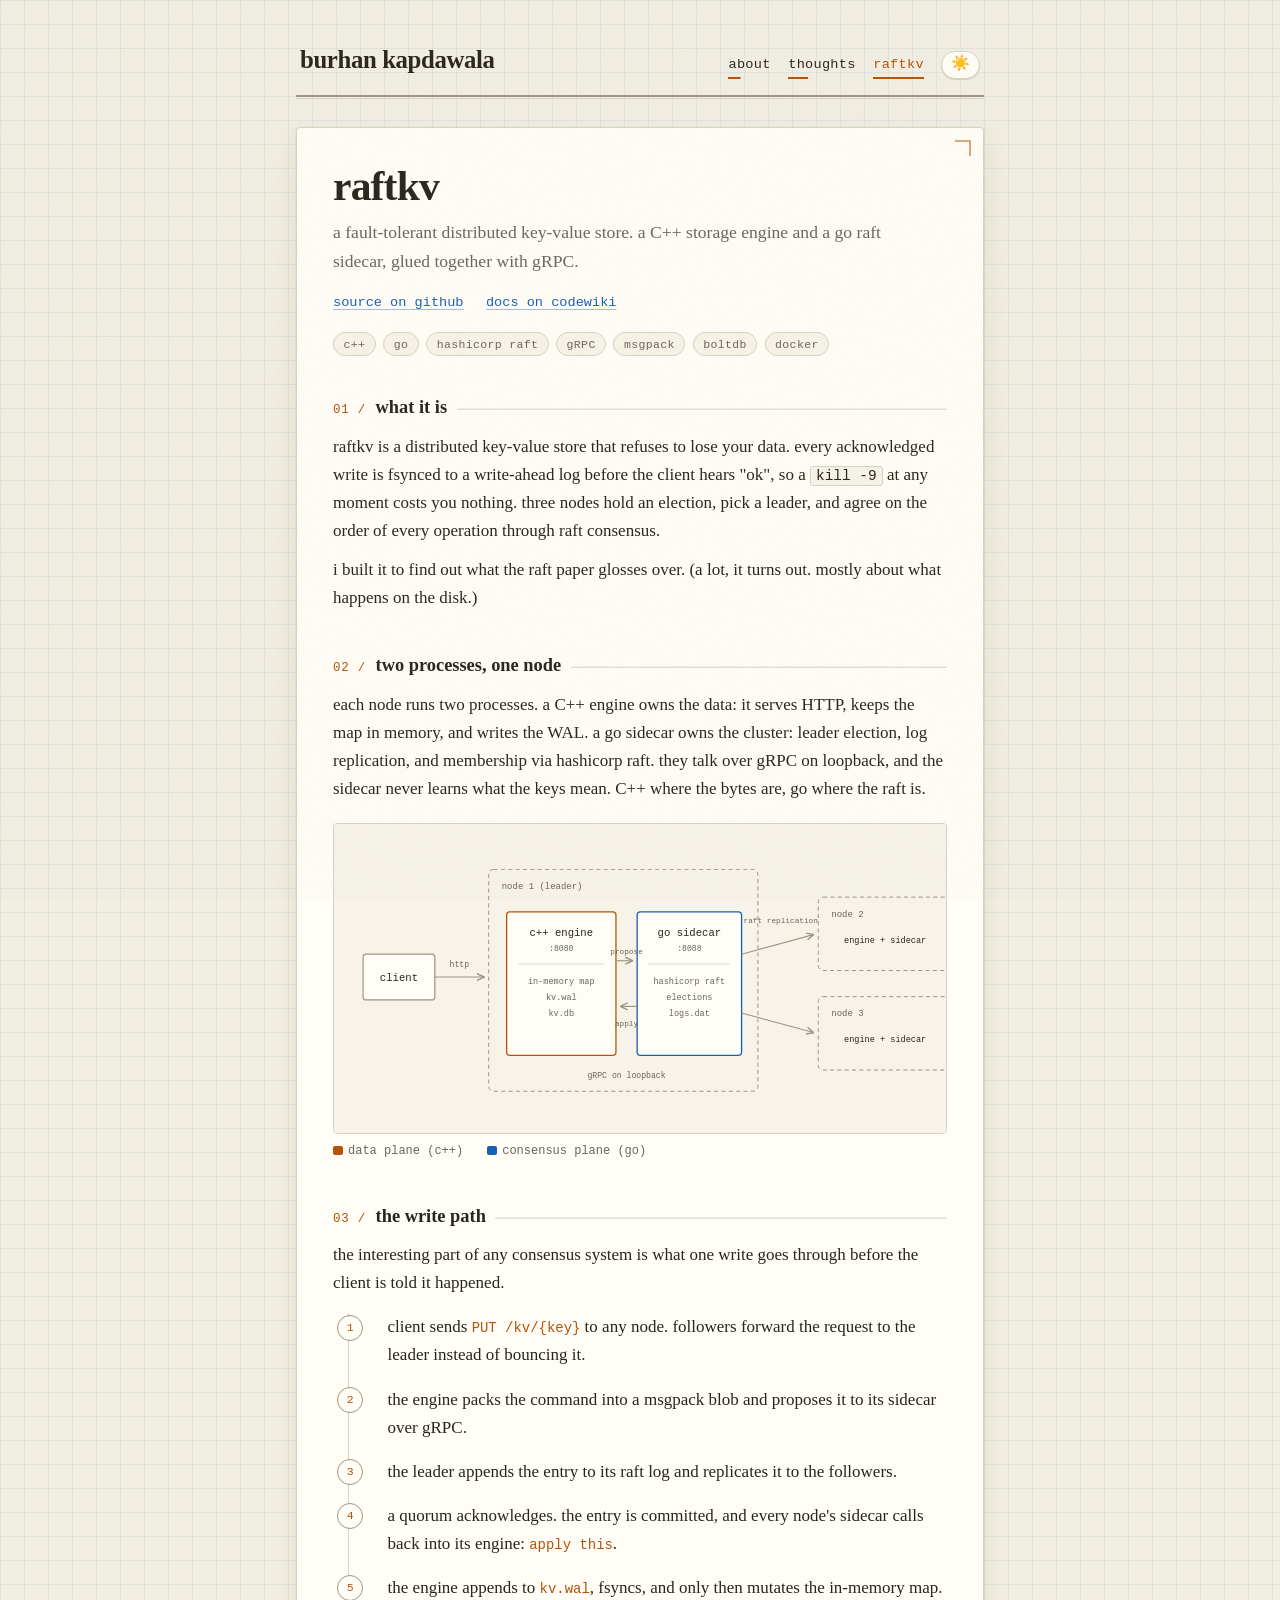
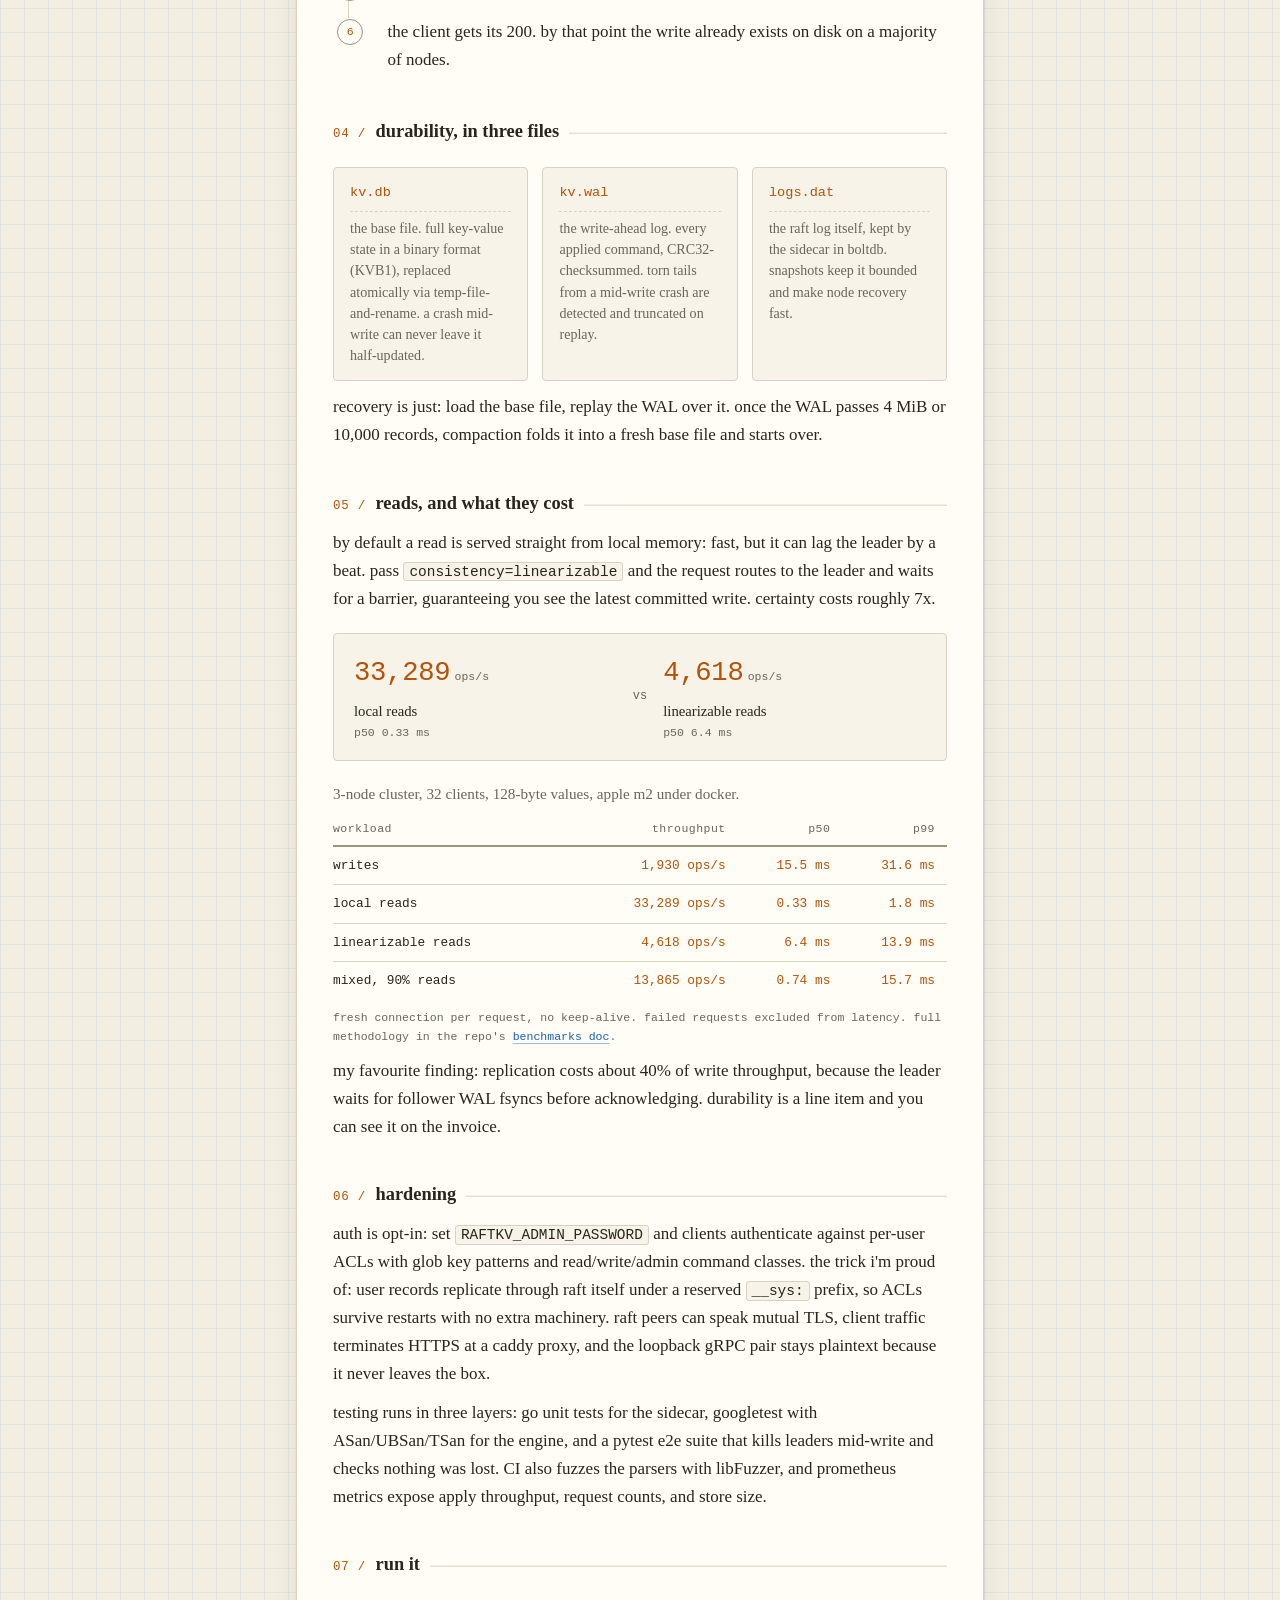
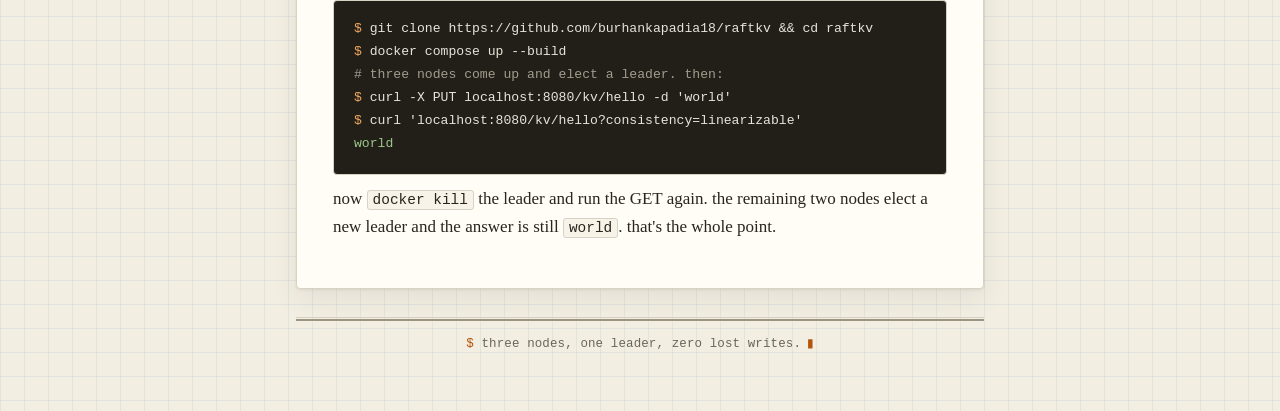
==== raftkv.html @ 4b63f47f "raftkv page added" ====
<!DOCTYPE html>
<html lang="en" data-theme="light">
<head>
  <meta charset="UTF-8">
  <meta name="viewport" content="width=device-width, initial-scale=1">
  <title>raftkv | burhan's website</title>
  <meta name="description" content="raftkv: a fault-tolerant distributed key-value store. C++ storage engine, Go raft sidecar, gRPC in between. architecture, write path, durability, and real benchmarks.">
  <style>
    :root {
      --color-bg: #f2eee2;
      --color-paper: #fffdf6;
      --color-text: #29251c;
      --color-muted: #6b655c;
      --color-border: #d8d2c4;
      --color-rule: #9d9482;
      --color-link: #1a5fb4;
      --color-accent: #b45309;
      --color-inset: #f7f3e8;
      --color-term-bg: #211f18;
      --color-term-text: #e8e4da;
      --color-term-muted: #a39c8e;
      --grid-line: rgba(26, 95, 180, 0.07);
      --grain-opacity: 0.05;
      --shadow-paper: 0 1px 3px rgba(42, 39, 35, 0.08), 0 10px 28px rgba(42, 39, 35, 0.07);
      --font-mono: ui-monospace, 'SF Mono', Menlo, Consolas, monospace;
      --duration-spin: 600ms;
      --ease-out-expo: cubic-bezier(0.16, 1, 0.3, 1);
    }

    [data-theme="dark"] {
      --color-bg: #191813;
      --color-paper: #26241d;
      --color-text: #e8e4da;
      --color-muted: #a39c8e;
      --color-border: #3b382f;
      --color-rule: #5b564a;
      --color-link: #7cb2f0;
      --color-accent: #f0a860;
      --color-inset: #211f18;
      --color-term-bg: #1b1a14;
      --color-term-text: #e8e4da;
      --color-term-muted: #a39c8e;
      --grid-line: rgba(124, 178, 240, 0.055);
      --grain-opacity: 0.06;
      --shadow-paper: 0 1px 3px rgba(0, 0, 0, 0.4), 0 10px 28px rgba(0, 0, 0, 0.35);
    }

    * {
      box-sizing: border-box;
    }

    html {
      background: var(--color-bg);
    }

    body {
      margin: 0;
      font-family: Charter, Georgia, 'Times New Roman', serif;
      font-size: 1.0625rem;
      line-height: 1.65;
      color: var(--color-text);
      background-color: var(--color-bg);
      background-image:
        linear-gradient(var(--grid-line) 1px, transparent 1px),
        linear-gradient(90deg, var(--grid-line) 1px, transparent 1px);
      background-size: 24px 24px;
      transition: background-color 200ms ease, color 200ms ease;
    }

    /* paper grain over everything, never intercepts input */
    body::after {
      content: '';
      position: fixed;
      inset: 0;
      z-index: 10;
      pointer-events: none;
      background-image: url("data:image/svg+xml,%3Csvg xmlns='http://www.w3.org/2000/svg' width='140' height='140'%3E%3Cfilter id='n'%3E%3CfeTurbulence type='fractalNoise' baseFrequency='0.85' numOctaves='2'/%3E%3C/filter%3E%3Crect width='140' height='140' filter='url(%23n)'/%3E%3C/svg%3E");
      background-size: 140px 140px;
      opacity: var(--grain-opacity);
    }

    [data-theme="dark"] body::after {
      filter: invert(1);
    }

    ::selection {
      background: color-mix(in srgb, var(--color-accent) 28%, transparent);
    }

    :focus-visible {
      outline: 2px solid var(--color-accent);
      outline-offset: 3px;
      border-radius: 2px;
    }

    .container {
      max-width: 46rem;
      margin: 0 auto;
      padding: clamp(1rem, 4vw, 2.5rem) clamp(0.75rem, 3vw, 1.5rem);
    }

    .header {
      display: flex;
      align-items: baseline;
      justify-content: space-between;
      flex-wrap: wrap;
      gap: 0.5rem 1rem;
      padding: 0 0.25rem;
    }

    .name {
      font-size: 1.55rem;
      font-weight: bold;
      letter-spacing: -0.015em;
      display: inline-block;
    }

    .name a {
      color: var(--color-text);
      text-decoration: none;
    }

    .name a:hover {
      color: var(--color-accent);
    }

    nav {
      display: flex;
      align-items: baseline;
      gap: 1.1rem;
    }

    nav a {
      position: relative;
      font-family: var(--font-mono);
      font-size: 0.85rem;
      letter-spacing: 0.02em;
      color: var(--color-text);
      text-decoration: none;
      padding-bottom: 3px;
      transition: color 150ms ease;
    }

    nav a::after {
      content: '';
      position: absolute;
      left: 0;
      right: 0;
      bottom: 0;
      height: 2px;
      background: var(--color-accent);
      transform: scaleX(0.3);
      transform-origin: left;
      transition: transform 300ms var(--ease-out-expo);
    }

    nav a:hover,
    nav a:focus-visible {
      color: var(--color-accent);
    }

    nav a:hover::after,
    nav a:focus-visible::after,
    nav a[aria-current="page"]::after {
      transform: scaleX(1);
    }

    nav a[aria-current="page"] {
      color: var(--color-accent);
    }

    #toggleTheme {
      font-family: var(--font-mono);
      font-size: 0.95rem;
      background: var(--color-paper);
      color: var(--color-text);
      border: 1px solid var(--color-border);
      border-radius: 999px;
      padding: 0.15rem 0.55rem;
      cursor: pointer;
      line-height: 1.4;
      box-shadow: 0 1px 0 var(--color-border);
      transition: transform 150ms ease, box-shadow 150ms ease;
    }

    #toggleTheme:hover {
      transform: translateY(-1px);
    }

    #toggleTheme:active {
      transform: translateY(0) scale(0.94);
      box-shadow: none;
    }

    .header-rule {
      border: none;
      height: 4px;
      border-top: 2px solid var(--color-rule);
      border-bottom: 1px solid var(--color-border);
      margin: 0.9rem 0 1.75rem;
    }

    .paper {
      position: relative;
      background: var(--color-paper);
      border: 1px solid var(--color-border);
      border-radius: 4px;
      box-shadow: var(--shadow-paper);
      padding: clamp(1.25rem, 4vw, 2.25rem);
      transition: background 200ms ease, border-color 200ms ease;
    }

    .paper::before {
      content: '';
      position: absolute;
      inset: 0;
      z-index: -1;
      background: var(--color-paper);
      border: 1px solid var(--color-border);
      border-radius: 4px;
      transform: rotate(-0.7deg) translate(-6px, 7px);
      opacity: 0.65;
    }

    .paper::after {
      content: '';
      position: absolute;
      top: 12px;
      right: 12px;
      width: 14px;
      height: 14px;
      border-top: 2px solid var(--color-accent);
      border-right: 2px solid var(--color-accent);
      opacity: 0.5;
    }

    /* ---- title block ---- */

    .title-block {
      margin-bottom: 2.25rem;
    }

    h1 {
      font-size: clamp(2rem, 6vw, 2.6rem);
      letter-spacing: -0.02em;
      line-height: 1.1;
      margin: 0 0 0.5rem;
    }

    .subtitle {
      font-size: 1.1rem;
      color: var(--color-muted);
      margin: 0 0 1rem;
      max-width: 36rem;
    }

    .title-links {
      font-family: var(--font-mono);
      font-size: 0.85rem;
      display: flex;
      flex-wrap: wrap;
      gap: 0.4rem 1.4rem;
      margin-bottom: 1.1rem;
    }

    .tags {
      display: flex;
      flex-wrap: wrap;
      gap: 0.45rem;
    }

    .tags span {
      font-family: var(--font-mono);
      font-size: 0.72rem;
      letter-spacing: 0.03em;
      color: var(--color-muted);
      border: 1px solid var(--color-border);
      border-radius: 999px;
      padding: 0.1rem 0.6rem;
      background: var(--color-inset);
    }

    /* ---- sections ---- */

    main {
      counter-reset: sec;
    }

    section {
      counter-increment: sec;
    }

    h2 {
      display: flex;
      align-items: baseline;
      gap: 0.6rem;
      font-size: 1.15rem;
      margin: 2.4rem 0 0.65rem;
      color: var(--color-text);
    }

    h2::before {
      content: counter(sec, decimal-leading-zero) ' /';
      content: counter(sec, decimal-leading-zero) ' /' / '';
      font-family: var(--font-mono);
      font-size: 0.78rem;
      font-weight: normal;
      letter-spacing: 0.06em;
      color: var(--color-accent);
    }

    h2::after {
      content: '';
      flex: 1;
      height: 1px;
      background: var(--color-border);
      transform: translateY(-0.18em);
    }

    section:first-of-type h2 {
      margin-top: 0;
    }

    p {
      margin: 0.65rem 0;
    }

    a {
      color: var(--color-link);
      text-decoration-color: color-mix(in srgb, var(--color-link) 40%, transparent);
      text-decoration-thickness: 1px;
      text-underline-offset: 3px;
      transition: color 150ms ease, text-decoration-color 150ms ease;
    }

    a:hover,
    a:focus-visible {
      color: var(--color-accent);
      text-decoration-color: currentColor;
      text-decoration-thickness: 2px;
    }

    code {
      font-family: var(--font-mono);
      font-size: 0.85em;
      background: var(--color-inset);
      border: 1px solid var(--color-border);
      border-radius: 3px;
      padding: 0.05em 0.35em;
    }

    /* ---- architecture diagram ---- */

    .diagram-scroll {
      overflow-x: auto;
      margin: 1.25rem 0 0.5rem;
      border: 1px solid var(--color-border);
      border-radius: 4px;
      background: var(--color-inset);
      padding: 1rem;
    }

    .diagram-scroll svg {
      display: block;
      min-width: 620px;
      width: 100%;
      height: auto;
    }

    .diagram-legend {
      display: flex;
      flex-wrap: wrap;
      gap: 0.4rem 1.5rem;
      font-family: var(--font-mono);
      font-size: 0.75rem;
      color: var(--color-muted);
      margin-bottom: 0.5rem;
    }

    .diagram-legend i {
      display: inline-block;
      width: 0.8em;
      height: 0.8em;
      border-radius: 2px;
      margin-right: 0.45em;
      vertical-align: baseline;
      transform: translateY(1px);
    }

    .swatch-engine {
      background: var(--color-accent);
    }

    .swatch-sidecar {
      background: var(--color-link);
    }

    /* ---- write path steps ---- */

    .steps {
      list-style: none;
      counter-reset: step;
      margin: 1rem 0 0;
      padding: 0 0 0 0.25rem;
    }

    .steps li {
      counter-increment: step;
      position: relative;
      padding: 0 0 1rem 2.4rem;
      border-left: 1px solid var(--color-border);
      margin-left: 0.7rem;
    }

    .steps li:last-child {
      padding-bottom: 0.25rem;
      border-left-color: transparent;
    }

    .steps li::before {
      content: counter(step);
      content: counter(step) / '';
      position: absolute;
      left: -0.75rem;
      top: 0.1em;
      width: 1.5rem;
      height: 1.5rem;
      display: flex;
      align-items: center;
      justify-content: center;
      font-family: var(--font-mono);
      font-size: 0.72rem;
      color: var(--color-accent);
      background: var(--color-paper);
      border: 1px solid var(--color-rule);
      border-radius: 50%;
    }

    .steps b {
      font-family: var(--font-mono);
      font-size: 0.82em;
      font-weight: normal;
      color: var(--color-accent);
    }

    /* ---- durability file cards ---- */

    .files {
      display: grid;
      grid-template-columns: repeat(3, 1fr);
      gap: 0.9rem;
      margin: 1.25rem 0 0.75rem;
    }

    .files article {
      border: 1px solid var(--color-border);
      border-radius: 4px;
      background: var(--color-inset);
      padding: 0.9rem 1rem;
    }

    .files h3 {
      font-family: var(--font-mono);
      font-size: 0.85rem;
      font-weight: normal;
      color: var(--color-accent);
      margin: 0 0 0.4rem;
      padding-bottom: 0.4rem;
      border-bottom: 1px dashed var(--color-border);
    }

    .files p {
      font-size: 0.88rem;
      line-height: 1.5;
      color: var(--color-muted);
      margin: 0;
    }

    /* ---- read cost stat panel ---- */

    .stats {
      display: grid;
      grid-template-columns: 1fr auto 1fr;
      align-items: center;
      gap: 1rem;
      margin: 1.25rem 0;
      border: 1px solid var(--color-border);
      border-radius: 4px;
      background: var(--color-inset);
      padding: 1.1rem 1.25rem;
    }

    .stats .vs {
      font-family: var(--font-mono);
      font-size: 0.75rem;
      color: var(--color-muted);
    }

    .stat .num {
      font-family: var(--font-mono);
      font-size: clamp(1.25rem, 4vw, 1.7rem);
      color: var(--color-accent);
      letter-spacing: -0.01em;
    }

    .stat .unit {
      font-family: var(--font-mono);
      font-size: 0.72rem;
      color: var(--color-muted);
    }

    .stat .label {
      font-size: 0.92rem;
      margin-top: 0.15rem;
    }

    .stat .sub {
      font-family: var(--font-mono);
      font-size: 0.72rem;
      color: var(--color-muted);
    }

    /* ---- benchmark table ---- */

    .table-scroll {
      overflow-x: auto;
      margin: 1rem 0 0.35rem;
    }

    table {
      width: 100%;
      min-width: 480px;
      border-collapse: collapse;
      font-family: var(--font-mono);
      font-size: 0.8rem;
    }

    caption {
      caption-side: top;
      text-align: left;
      font-family: Charter, Georgia, serif;
      font-size: 0.95rem;
      color: var(--color-muted);
      padding-bottom: 0.5rem;
    }

    th {
      text-align: left;
      font-weight: normal;
      color: var(--color-muted);
      letter-spacing: 0.04em;
      font-size: 0.72rem;
      padding: 0.35rem 0.75rem 0.45rem 0;
      border-bottom: 2px solid var(--color-rule);
    }

    td {
      padding: 0.5rem 0.75rem 0.5rem 0;
      border-bottom: 1px solid var(--color-border);
    }

    tr:last-child td {
      border-bottom: none;
    }

    th.num, td.num {
      text-align: right;
    }

    td.num {
      color: var(--color-accent);
    }

    .note {
      font-family: var(--font-mono);
      font-size: 0.72rem;
      color: var(--color-muted);
      margin-top: 0.6rem;
    }

    /* ---- terminal ---- */

    .terminal {
      background: var(--color-term-bg);
      border: 1px solid var(--color-border);
      border-radius: 4px;
      padding: 1.1rem 1.25rem;
      margin: 1.25rem 0 0.5rem;
      overflow-x: auto;
    }

    .terminal pre {
      margin: 0;
      font-family: var(--font-mono);
      font-size: 0.82rem;
      line-height: 1.75;
      color: var(--color-term-text);
    }

    .terminal .prompt {
      color: #f0a860;
    }

    .terminal .comment {
      color: var(--color-term-muted);
    }

    .terminal .out {
      color: #9dc98a;
    }

    /* ---- footer ---- */

    .footer-rule {
      border: none;
      height: 4px;
      border-top: 1px solid var(--color-border);
      border-bottom: 2px solid var(--color-rule);
      margin: 1.75rem 0 0.85rem;
    }

    footer {
      text-align: center;
      font-family: var(--font-mono);
      font-size: 0.78rem;
      letter-spacing: 0.01em;
      color: var(--color-muted);
      padding-bottom: 1rem;
    }

    footer::before {
      content: '$ ';
      content: '$ ' / '';
      color: var(--color-accent);
    }

    footer::after {
      content: '▮';
      content: '▮' / '';
      margin-left: 0.35rem;
      color: var(--color-accent);
    }

    /* ---- motion ---- */

    @media (prefers-reduced-motion: no-preference) {
      @keyframes rise {
        from {
          opacity: 0;
          transform: translateY(14px);
        }
      }

      @keyframes fade-in {
        from {
          opacity: 0;
        }
      }

      @keyframes blink {
        50% {
          opacity: 0;
        }
      }

      header {
        animation: rise 550ms var(--ease-out-expo) backwards;
      }

      .paper {
        animation: rise 550ms var(--ease-out-expo) 90ms backwards;
      }

      .title-block {
        animation: fade-in 500ms ease 200ms backwards;
      }

      .reveal {
        opacity: 0;
        transform: translateY(12px);
        transition: opacity 550ms ease, transform 550ms var(--ease-out-expo);
      }

      .reveal.in {
        opacity: 1;
        transform: none;
      }

      .footer-rule,
      footer {
        animation: fade-in 500ms ease 400ms backwards;
      }

      footer::after {
        animation: blink 1.1s steps(1) infinite;
      }
    }

    @media (prefers-reduced-motion: reduce) {
      #toggleTheme,
      body,
      .paper,
      nav a,
      nav a::after,
      a {
        transition: none;
      }
    }

    /* ---- mobile collapse ---- */

    @media (max-width: 767px) {
      .files {
        grid-template-columns: 1fr;
      }

      .stats {
        grid-template-columns: 1fr;
        gap: 0.75rem;
      }

      .stats .vs {
        text-align: left;
      }
    }
  </style>
</head>

<body>
  <div class="container">
    <header>
      <div class="header">
        <div class="name"><a href="index.html">burhan kapdawala</a></div>
        <nav aria-label="Main navigation">
          <a href="index.html">about</a>
          <a href="thoughts.html">thoughts</a>
          <a href="raftkv.html" aria-current="page">raftkv</a>
          <button id="toggleTheme" aria-label="Toggle color theme">☀️</button>
        </nav>
      </div>
      <hr class="header-rule">
    </header>

    <main class="paper">
      <div class="title-block">
        <h1>raftkv</h1>
        <p class="subtitle">
          a fault-tolerant distributed key-value store. a C++ storage engine
          and a go raft sidecar, glued together with gRPC.
        </p>
        <div class="title-links">
          <a href="https://github.com/burhankapadia18/raftkv">source on github</a>
          <a href="https://codewiki.google/github.com/burhankapadia18/raftkv">docs on codewiki</a>
        </div>
        <div class="tags" aria-label="Technologies used">
          <span>c++</span>
          <span>go</span>
          <span>hashicorp raft</span>
          <span>gRPC</span>
          <span>msgpack</span>
          <span>boltdb</span>
          <span>docker</span>
        </div>
      </div>

      <section aria-labelledby="what-heading">
        <h2 id="what-heading">what it is</h2>
        <p>
          raftkv is a distributed key-value store that refuses to lose your
          data. every acknowledged write is fsynced to a write-ahead log
          before the client hears "ok", so a <code>kill -9</code> at any
          moment costs you nothing. three nodes hold an election, pick a
          leader, and agree on the order of every operation through raft
          consensus.
        </p>
        <p>
          i built it to find out what the raft paper glosses over. (a lot,
          it turns out. mostly about what happens on the disk.)
        </p>
      </section>

      <section class="reveal" aria-labelledby="arch-heading">
        <h2 id="arch-heading">two processes, one node</h2>
        <p>
          each node runs two processes. a C++ engine owns the data: it serves
          HTTP, keeps the map in memory, and writes the WAL. a go sidecar owns
          the cluster: leader election, log replication, and membership via
          hashicorp raft. they talk over gRPC on loopback, and the sidecar
          never learns what the keys mean. C++ where the bytes are, go where
          the raft is.
        </p>
        <div class="diagram-scroll" role="img" aria-label="Architecture diagram: a client sends HTTP requests to the C++ engine on port 8080. The engine proposes commands over gRPC to the Go sidecar on port 8088, which replicates them via raft to node 2 and node 3. The sidecar calls back into the engine to apply committed entries.">
          <svg viewBox="0 0 760 340" xmlns="http://www.w3.org/2000/svg" aria-hidden="true">
            <defs>
              <marker id="arr" viewBox="0 0 8 8" refX="7" refY="4" markerWidth="7" markerHeight="7" orient="auto-start-reverse">
                <path d="M0,0.5 L7.5,4 L0,7.5" fill="none" stroke="var(--color-rule)" stroke-width="1.4"/>
              </marker>
            </defs>

            <g font-family="ui-monospace, 'SF Mono', Menlo, Consolas, monospace">
              <!-- client -->
              <rect x="16" y="140" width="88" height="56" rx="4" fill="var(--color-paper)" stroke="var(--color-rule)" stroke-width="1.5"/>
              <text x="60" y="173" font-size="13" fill="var(--color-text)" text-anchor="middle">client</text>

              <!-- client -> engine -->
              <line x1="104" y1="168" x2="164" y2="168" stroke="var(--color-rule)" stroke-width="1.4" marker-end="url(#arr)"/>
              <text x="134" y="156" font-size="10" fill="var(--color-muted)" text-anchor="middle">http</text>

              <!-- node 1 -->
              <rect x="170" y="36" width="330" height="272" rx="6" fill="none" stroke="var(--color-rule)" stroke-width="1.2" stroke-dasharray="5 4"/>
              <text x="186" y="60" font-size="11" fill="var(--color-muted)">node 1 (leader)</text>

              <!-- c++ engine -->
              <rect x="192" y="88" width="134" height="176" rx="4" fill="var(--color-paper)" stroke="var(--color-accent)" stroke-width="1.6"/>
              <text x="259" y="118" font-size="13" fill="var(--color-text)" text-anchor="middle">c++ engine</text>
              <text x="259" y="136" font-size="10" fill="var(--color-muted)" text-anchor="middle">:8080</text>
              <line x1="206" y1="152" x2="312" y2="152" stroke="var(--color-border)" stroke-width="1"/>
              <text x="259" y="176" font-size="10.5" fill="var(--color-muted)" text-anchor="middle">in-memory map</text>
              <text x="259" y="196" font-size="10.5" fill="var(--color-muted)" text-anchor="middle">kv.wal</text>
              <text x="259" y="216" font-size="10.5" fill="var(--color-muted)" text-anchor="middle">kv.db</text>

              <!-- go sidecar -->
              <rect x="352" y="88" width="128" height="176" rx="4" fill="var(--color-paper)" stroke="var(--color-link)" stroke-width="1.6"/>
              <text x="416" y="118" font-size="13" fill="var(--color-text)" text-anchor="middle">go sidecar</text>
              <text x="416" y="136" font-size="10" fill="var(--color-muted)" text-anchor="middle">:8088</text>
              <line x1="366" y1="152" x2="466" y2="152" stroke="var(--color-border)" stroke-width="1"/>
              <text x="416" y="176" font-size="10.5" fill="var(--color-muted)" text-anchor="middle">hashicorp raft</text>
              <text x="416" y="196" font-size="10.5" fill="var(--color-muted)" text-anchor="middle">elections</text>
              <text x="416" y="216" font-size="10.5" fill="var(--color-muted)" text-anchor="middle">logs.dat</text>

              <!-- gRPC arrows -->
              <line x1="326" y1="148" x2="346" y2="148" stroke="var(--color-rule)" stroke-width="1.4" marker-end="url(#arr)"/>
              <line x1="352" y1="204" x2="332" y2="204" stroke="var(--color-rule)" stroke-width="1.4" marker-end="url(#arr)"/>
              <text x="339" y="140" font-size="9.5" fill="var(--color-muted)" text-anchor="middle">propose</text>
              <text x="339" y="228" font-size="9.5" fill="var(--color-muted)" text-anchor="middle">apply</text>
              <text x="339" y="292" font-size="10" fill="var(--color-muted)" text-anchor="middle">gRPC on loopback</text>

              <!-- peers -->
              <rect x="574" y="70" width="164" height="90" rx="6" fill="none" stroke="var(--color-rule)" stroke-width="1.2" stroke-dasharray="5 4"/>
              <text x="590" y="94" font-size="11" fill="var(--color-muted)">node 2</text>
              <text x="656" y="126" font-size="10.5" fill="var(--color-text)" text-anchor="middle">engine + sidecar</text>

              <rect x="574" y="192" width="164" height="90" rx="6" fill="none" stroke="var(--color-rule)" stroke-width="1.2" stroke-dasharray="5 4"/>
              <text x="590" y="216" font-size="11" fill="var(--color-muted)">node 3</text>
              <text x="656" y="248" font-size="10.5" fill="var(--color-text)" text-anchor="middle">engine + sidecar</text>

              <!-- replication arrows -->
              <line x1="480" y1="140" x2="568" y2="116" stroke="var(--color-rule)" stroke-width="1.4" marker-end="url(#arr)"/>
              <line x1="480" y1="212" x2="568" y2="236" stroke="var(--color-rule)" stroke-width="1.4" marker-end="url(#arr)"/>
              <text x="528" y="102" font-size="9.5" fill="var(--color-muted)" text-anchor="middle">raft replication</text>
            </g>
          </svg>
        </div>
        <div class="diagram-legend">
          <span><i class="swatch-engine"></i>data plane (c++)</span>
          <span><i class="swatch-sidecar"></i>consensus plane (go)</span>
        </div>
      </section>

      <section class="reveal" aria-labelledby="write-heading">
        <h2 id="write-heading">the write path</h2>
        <p>
          the interesting part of any consensus system is what one write goes
          through before the client is told it happened.
        </p>
        <ol class="steps">
          <li>
            client sends <b>PUT /kv/{key}</b> to any node. followers forward
            the request to the leader instead of bouncing it.
          </li>
          <li>
            the engine packs the command into a msgpack blob and proposes it
            to its sidecar over gRPC.
          </li>
          <li>
            the leader appends the entry to its raft log and replicates it to
            the followers.
          </li>
          <li>
            a quorum acknowledges. the entry is committed, and every node's
            sidecar calls back into its engine: <b>apply this</b>.
          </li>
          <li>
            the engine appends to <b>kv.wal</b>, fsyncs, and only then
            mutates the in-memory map.
          </li>
          <li>
            the client gets its 200. by that point the write already exists
            on disk on a majority of nodes.
          </li>
        </ol>
      </section>

      <section class="reveal" aria-labelledby="durability-heading">
        <h2 id="durability-heading">durability, in three files</h2>
        <div class="files">
          <article>
            <h3>kv.db</h3>
            <p>
              the base file. full key-value state in a binary format (KVB1),
              replaced atomically via temp-file-and-rename. a crash mid-write
              can never leave it half-updated.
            </p>
          </article>
          <article>
            <h3>kv.wal</h3>
            <p>
              the write-ahead log. every applied command, CRC32-checksummed.
              torn tails from a mid-write crash are detected and truncated on
              replay.
            </p>
          </article>
          <article>
            <h3>logs.dat</h3>
            <p>
              the raft log itself, kept by the sidecar in boltdb. snapshots
              keep it bounded and make node recovery fast.
            </p>
          </article>
        </div>
        <p>
          recovery is just: load the base file, replay the WAL over it. once
          the WAL passes 4 MiB or 10,000 records, compaction folds it into a
          fresh base file and starts over.
        </p>
      </section>

      <section class="reveal" aria-labelledby="reads-heading">
        <h2 id="reads-heading">reads, and what they cost</h2>
        <p>
          by default a read is served straight from local memory: fast, but it
          can lag the leader by a beat. pass
          <code>consistency=linearizable</code> and the request routes to the
          leader and waits for a barrier, guaranteeing you see the latest
          committed write. certainty costs roughly 7x.
        </p>
        <div class="stats">
          <div class="stat">
            <div><span class="num">33,289</span> <span class="unit">ops/s</span></div>
            <div class="label">local reads</div>
            <div class="sub">p50 0.33 ms</div>
          </div>
          <div class="vs">vs</div>
          <div class="stat">
            <div><span class="num">4,618</span> <span class="unit">ops/s</span></div>
            <div class="label">linearizable reads</div>
            <div class="sub">p50 6.4 ms</div>
          </div>
        </div>
        <div class="table-scroll">
          <table>
            <caption>3-node cluster, 32 clients, 128-byte values, apple m2 under docker.</caption>
            <thead>
              <tr>
                <th scope="col">workload</th>
                <th scope="col" class="num">throughput</th>
                <th scope="col" class="num">p50</th>
                <th scope="col" class="num">p99</th>
              </tr>
            </thead>
            <tbody>
              <tr>
                <td>writes</td>
                <td class="num">1,930 ops/s</td>
                <td class="num">15.5 ms</td>
                <td class="num">31.6 ms</td>
              </tr>
              <tr>
                <td>local reads</td>
                <td class="num">33,289 ops/s</td>
                <td class="num">0.33 ms</td>
                <td class="num">1.8 ms</td>
              </tr>
              <tr>
                <td>linearizable reads</td>
                <td class="num">4,618 ops/s</td>
                <td class="num">6.4 ms</td>
                <td class="num">13.9 ms</td>
              </tr>
              <tr>
                <td>mixed, 90% reads</td>
                <td class="num">13,865 ops/s</td>
                <td class="num">0.74 ms</td>
                <td class="num">15.7 ms</td>
              </tr>
            </tbody>
          </table>
        </div>
        <p class="note">
          fresh connection per request, no keep-alive. failed requests
          excluded from latency. full methodology in the repo's
          <a href="https://github.com/burhankapadia18/raftkv/blob/main/docs/benchmarks.md">benchmarks doc</a>.
        </p>
        <p>
          my favourite finding: replication costs about 40% of write
          throughput, because the leader waits for follower WAL fsyncs before
          acknowledging. durability is a line item and you can see it on the
          invoice.
        </p>
      </section>

      <section class="reveal" aria-labelledby="hardening-heading">
        <h2 id="hardening-heading">hardening</h2>
        <p>
          auth is opt-in: set <code>RAFTKV_ADMIN_PASSWORD</code> and clients
          authenticate against per-user ACLs with glob key patterns and
          read/write/admin command classes. the trick i'm proud of: user
          records replicate through raft itself under a reserved
          <code>__sys:</code> prefix, so ACLs survive restarts with no extra
          machinery. raft peers can speak mutual TLS, client traffic
          terminates HTTPS at a caddy proxy, and the loopback gRPC pair stays
          plaintext because it never leaves the box.
        </p>
        <p>
          testing runs in three layers: go unit tests for the sidecar,
          googletest with ASan/UBSan/TSan for the engine, and a pytest e2e
          suite that kills leaders mid-write and checks nothing was lost. CI
          also fuzzes the parsers with libFuzzer, and prometheus metrics
          expose apply throughput, request counts, and store size.
        </p>
      </section>

      <section class="reveal" aria-labelledby="run-heading">
        <h2 id="run-heading">run it</h2>
        <div class="terminal">
          <pre><span class="prompt">$</span> git clone https://github.com/burhankapadia18/raftkv &amp;&amp; cd raftkv
<span class="prompt">$</span> docker compose up --build
<span class="comment"># three nodes come up and elect a leader. then:</span>
<span class="prompt">$</span> curl -X PUT localhost:8080/kv/hello -d 'world'
<span class="prompt">$</span> curl 'localhost:8080/kv/hello?consistency=linearizable'
<span class="out">world</span></pre>
        </div>
        <p>
          now <code>docker kill</code> the leader and run the GET again. the
          remaining two nodes elect a new leader and the answer is still
          <code>world</code>. that's the whole point.
        </p>
      </section>
    </main>

    <hr class="footer-rule">
    <footer>three nodes, one leader, zero lost writes.</footer>
  </div>

  <script>
    (function () {
      var STORAGE_KEY = 'theme';
      var root = document.documentElement;
      var toggle = document.getElementById('toggleTheme');

      function apply(theme) {
        root.setAttribute('data-theme', theme);
        toggle.textContent = theme === 'dark' ? '🌙' : '☀️';
      }

      var saved = null;
      try { saved = localStorage.getItem(STORAGE_KEY); } catch (e) { /* private mode */ }
      var prefersDark = window.matchMedia('(prefers-color-scheme: dark)').matches;
      apply(saved || (prefersDark ? 'dark' : 'light'));

      toggle.addEventListener('click', function () {
        var next = root.getAttribute('data-theme') === 'dark' ? 'light' : 'dark';
        apply(next);
        try { localStorage.setItem(STORAGE_KEY, next); } catch (e) { /* private mode */ }
      });

      // scroll-reveal for below-fold sections; static under reduced motion
      var reduce = window.matchMedia('(prefers-reduced-motion: reduce)').matches;
      var sections = document.querySelectorAll('.reveal');
      if (reduce || !('IntersectionObserver' in window)) {
        sections.forEach(function (el) { el.classList.add('in'); });
      } else {
        var io = new IntersectionObserver(function (entries) {
          entries.forEach(function (entry) {
            if (entry.isIntersecting) {
              entry.target.classList.add('in');
              io.unobserve(entry.target);
            }
          });
        }, { rootMargin: '0px 0px -8% 0px', threshold: 0.05 });
        sections.forEach(function (el) { io.observe(el); });
      }
    })();
  </script>
</body>
</html>
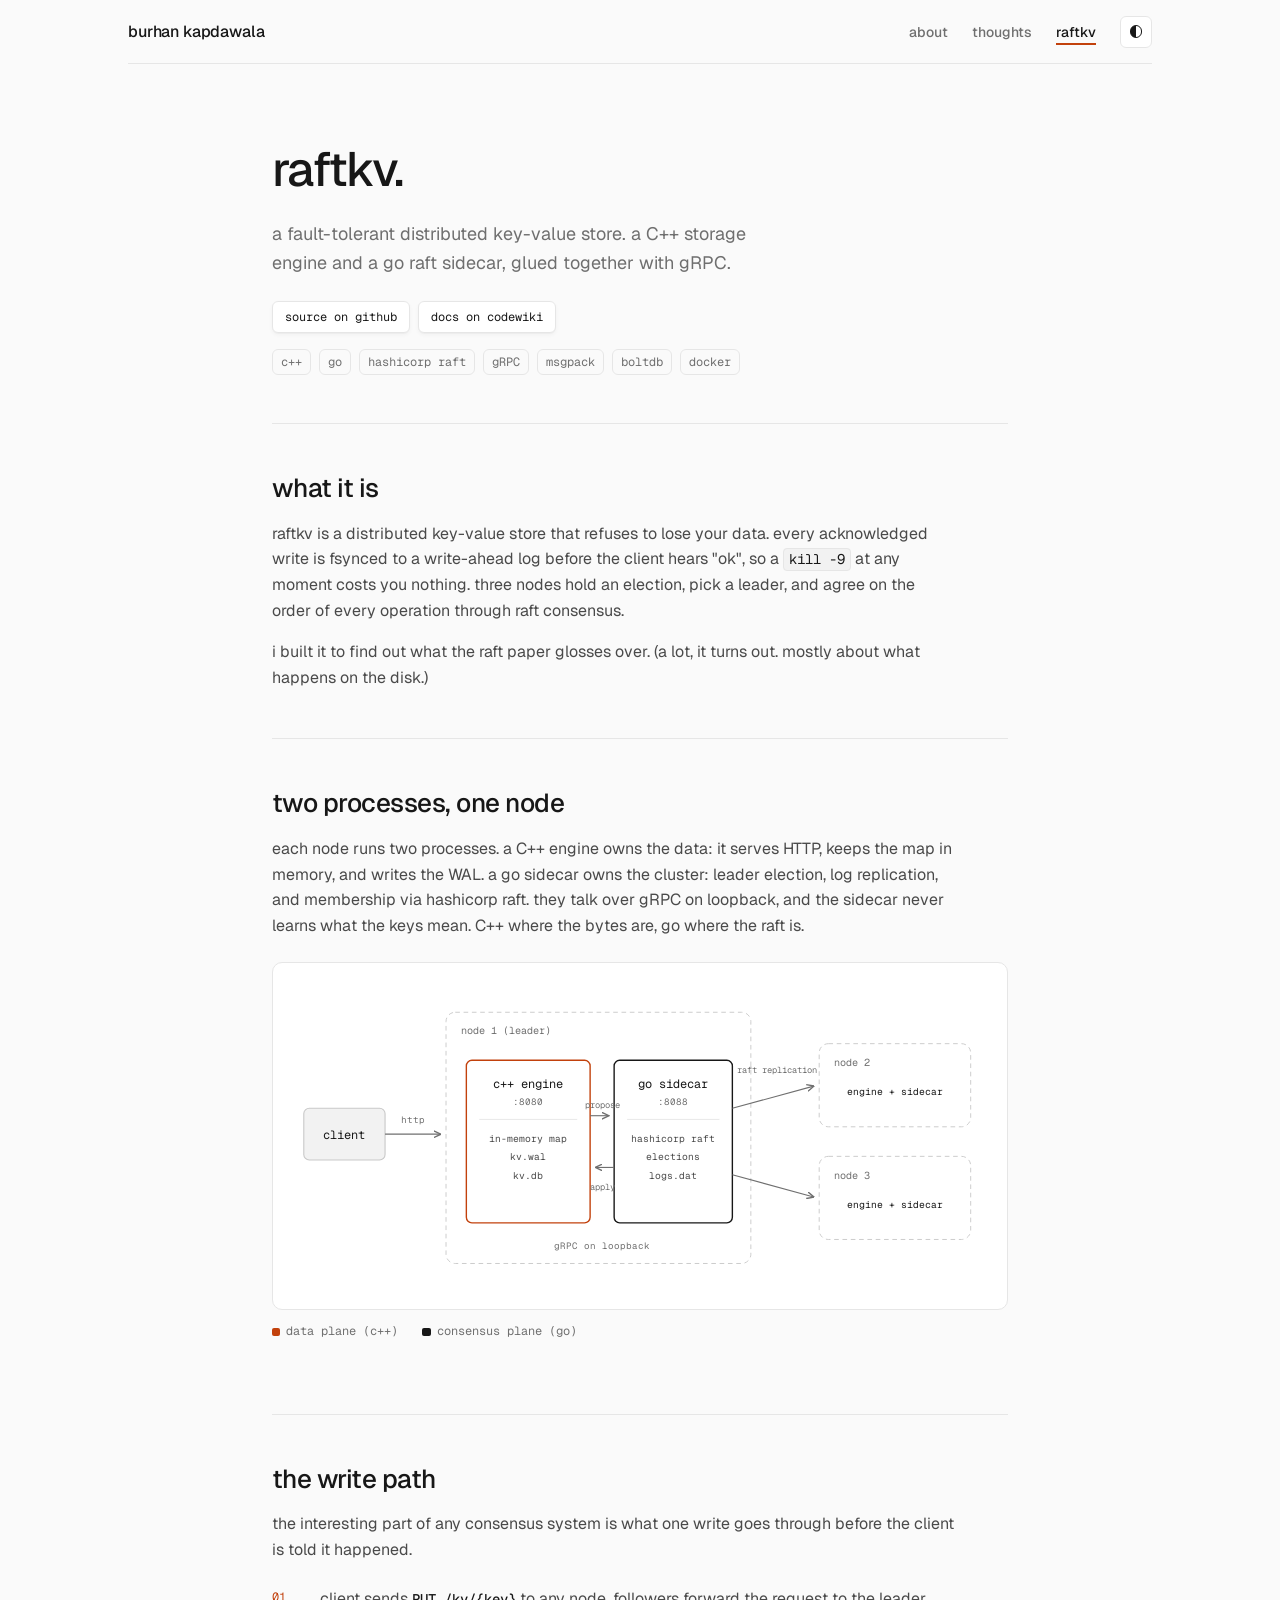
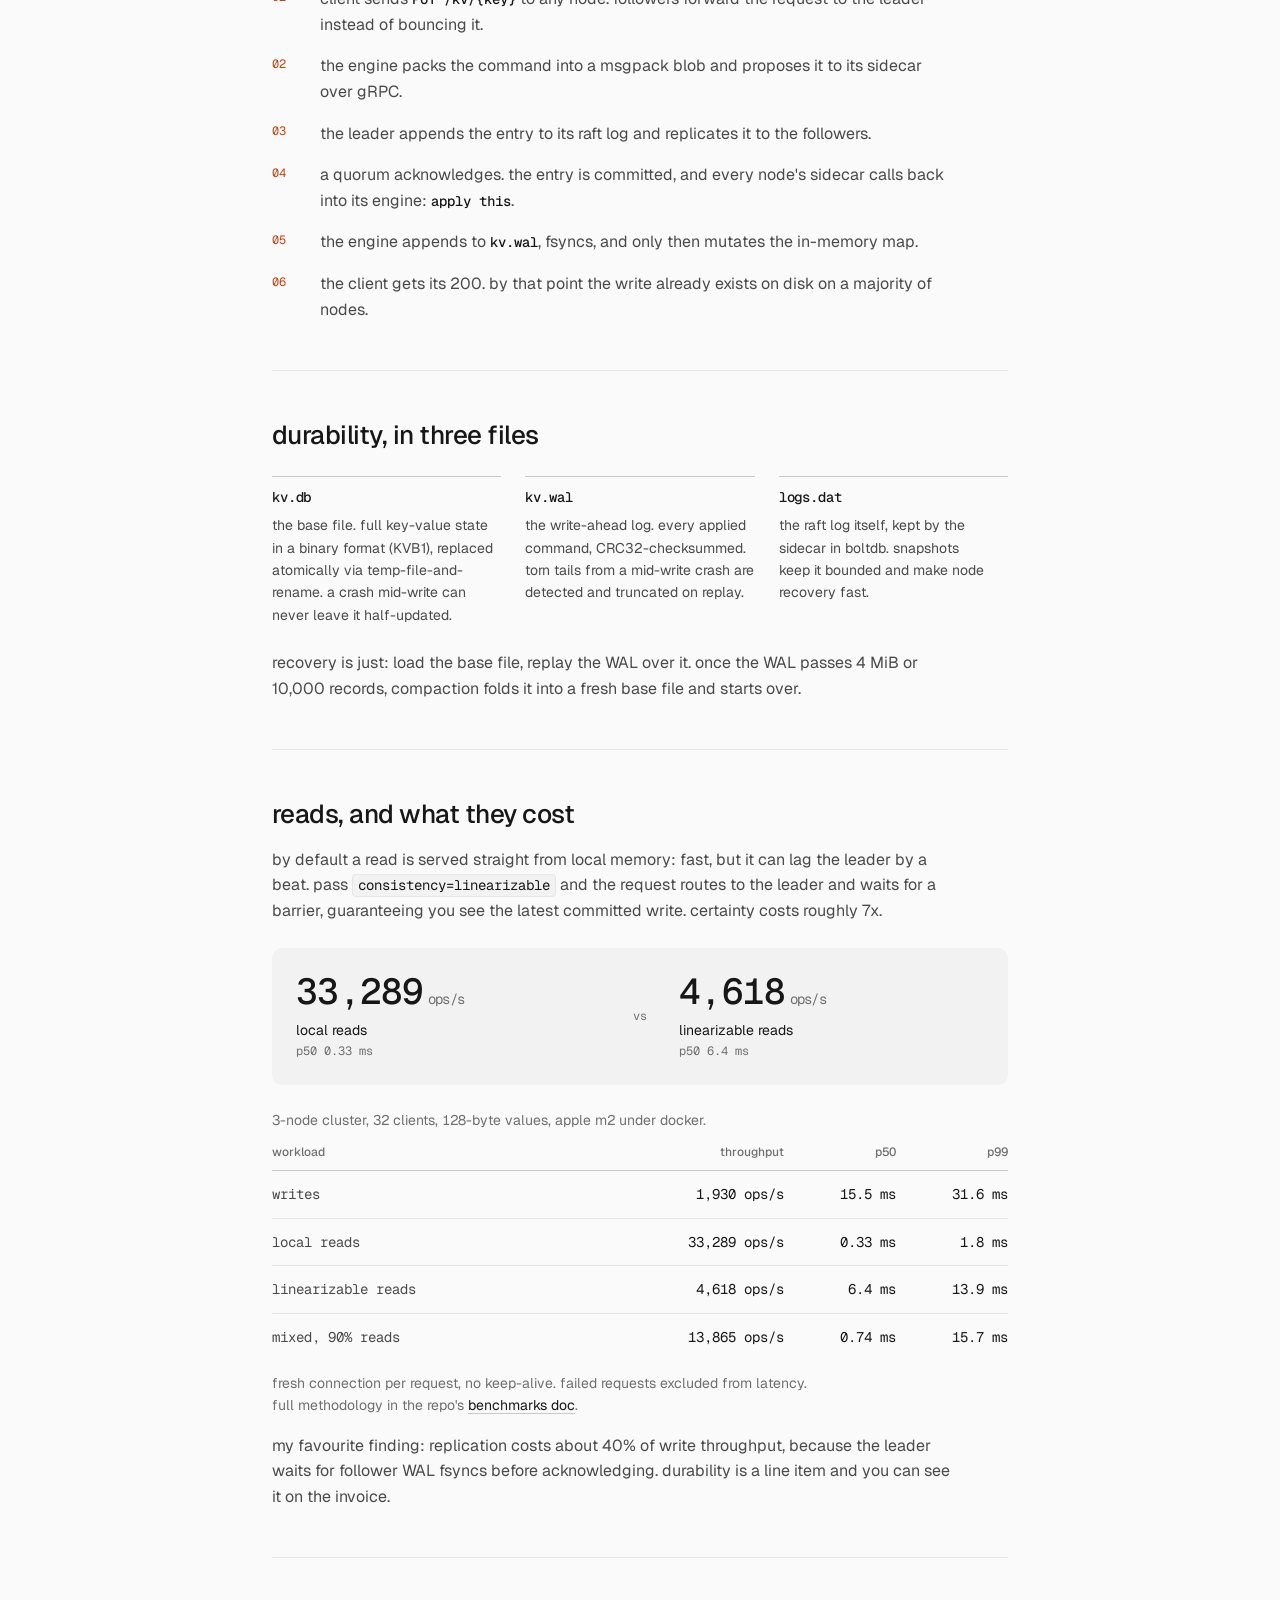
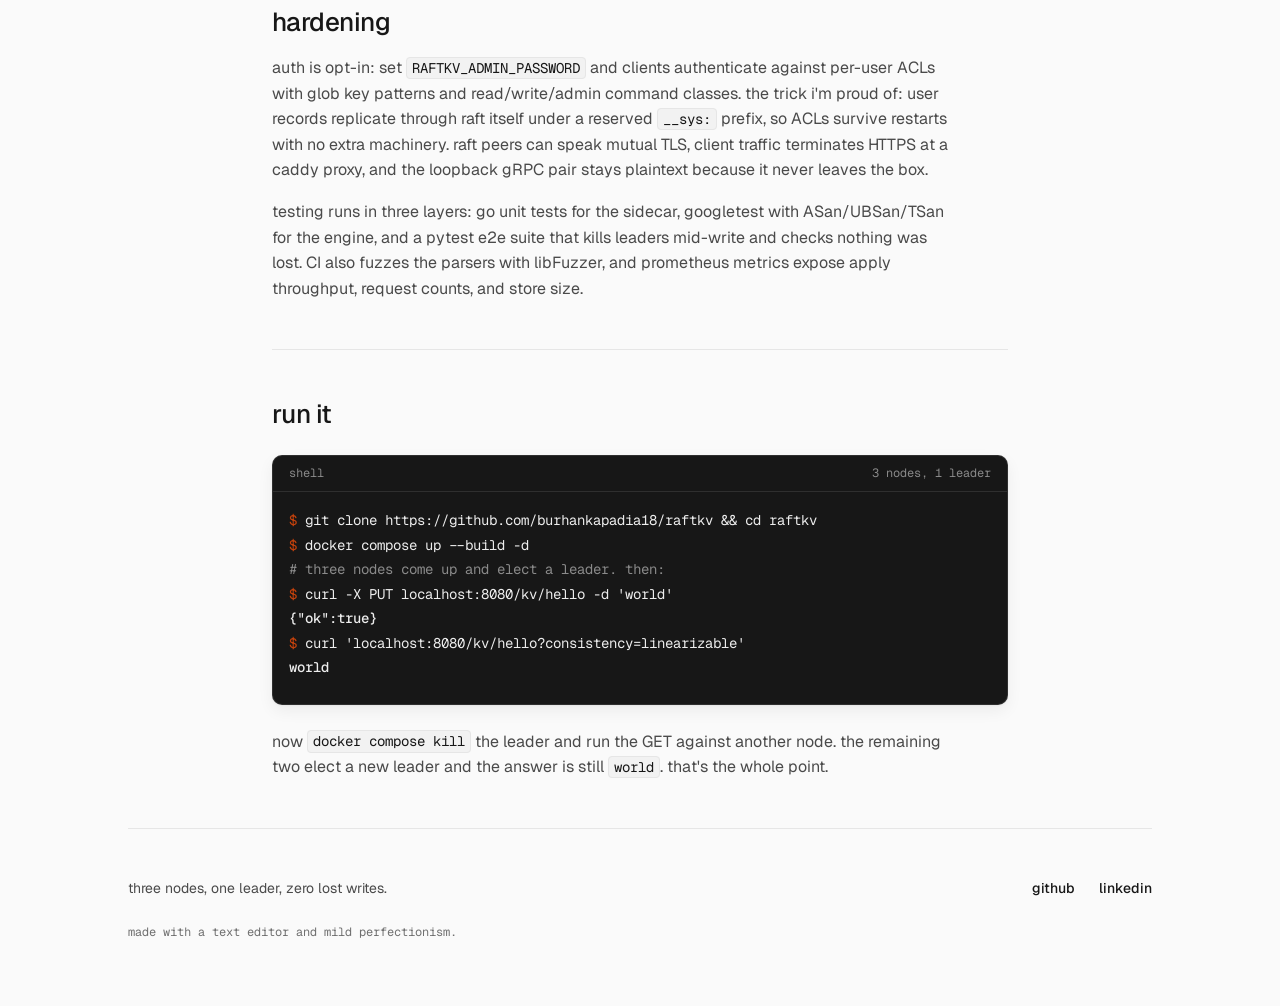
==== commit dddf6758: "ui revamped" ====
--- a/raftkv.html
+++ b/raftkv.html
@@ -1,860 +1,152 @@
 <!DOCTYPE html>
-<html lang="en" data-theme="light">
+<html lang="en">
 <head>
   <meta charset="UTF-8">
   <meta name="viewport" content="width=device-width, initial-scale=1">
-  <title>raftkv | burhan's website</title>
-  <meta name="description" content="raftkv: a fault-tolerant distributed key-value store. C++ storage engine, Go raft sidecar, gRPC in between. architecture, write path, durability, and real benchmarks.">
-  <style>
-    :root {
-      --color-bg: #f2eee2;
-      --color-paper: #fffdf6;
-      --color-text: #29251c;
-      --color-muted: #6b655c;
-      --color-border: #d8d2c4;
-      --color-rule: #9d9482;
-      --color-link: #1a5fb4;
-      --color-accent: #b45309;
-      --color-inset: #f7f3e8;
-      --color-term-bg: #211f18;
-      --color-term-text: #e8e4da;
-      --color-term-muted: #a39c8e;
-      --grid-line: rgba(26, 95, 180, 0.07);
-      --grain-opacity: 0.05;
-      --shadow-paper: 0 1px 3px rgba(42, 39, 35, 0.08), 0 10px 28px rgba(42, 39, 35, 0.07);
-      --font-mono: ui-monospace, 'SF Mono', Menlo, Consolas, monospace;
-      --duration-spin: 600ms;
-      --ease-out-expo: cubic-bezier(0.16, 1, 0.3, 1);
-    }
-
-    [data-theme="dark"] {
-      --color-bg: #191813;
-      --color-paper: #26241d;
-      --color-text: #e8e4da;
-      --color-muted: #a39c8e;
-      --color-border: #3b382f;
-      --color-rule: #5b564a;
-      --color-link: #7cb2f0;
-      --color-accent: #f0a860;
-      --color-inset: #211f18;
-      --color-term-bg: #1b1a14;
-      --color-term-text: #e8e4da;
-      --color-term-muted: #a39c8e;
-      --grid-line: rgba(124, 178, 240, 0.055);
-      --grain-opacity: 0.06;
-      --shadow-paper: 0 1px 3px rgba(0, 0, 0, 0.4), 0 10px 28px rgba(0, 0, 0, 0.35);
-    }
-
-    * {
-      box-sizing: border-box;
-    }
-
-    html {
-      background: var(--color-bg);
-    }
-
-    body {
-      margin: 0;
-      font-family: Charter, Georgia, 'Times New Roman', serif;
-      font-size: 1.0625rem;
-      line-height: 1.65;
-      color: var(--color-text);
-      background-color: var(--color-bg);
-      background-image:
-        linear-gradient(var(--grid-line) 1px, transparent 1px),
-        linear-gradient(90deg, var(--grid-line) 1px, transparent 1px);
-      background-size: 24px 24px;
-      transition: background-color 200ms ease, color 200ms ease;
-    }
-
-    /* paper grain over everything, never intercepts input */
-    body::after {
-      content: '';
-      position: fixed;
-      inset: 0;
-      z-index: 10;
-      pointer-events: none;
-      background-image: url("data:image/svg+xml,%3Csvg xmlns='http://www.w3.org/2000/svg' width='140' height='140'%3E%3Cfilter id='n'%3E%3CfeTurbulence type='fractalNoise' baseFrequency='0.85' numOctaves='2'/%3E%3C/filter%3E%3Crect width='140' height='140' filter='url(%23n)'/%3E%3C/svg%3E");
-      background-size: 140px 140px;
-      opacity: var(--grain-opacity);
-    }
-
-    [data-theme="dark"] body::after {
-      filter: invert(1);
-    }
-
-    ::selection {
-      background: color-mix(in srgb, var(--color-accent) 28%, transparent);
-    }
-
-    :focus-visible {
-      outline: 2px solid var(--color-accent);
-      outline-offset: 3px;
-      border-radius: 2px;
-    }
-
-    .container {
-      max-width: 46rem;
-      margin: 0 auto;
-      padding: clamp(1rem, 4vw, 2.5rem) clamp(0.75rem, 3vw, 1.5rem);
-    }
-
-    .header {
-      display: flex;
-      align-items: baseline;
-      justify-content: space-between;
-      flex-wrap: wrap;
-      gap: 0.5rem 1rem;
-      padding: 0 0.25rem;
-    }
-
-    .name {
-      font-size: 1.55rem;
-      font-weight: bold;
-      letter-spacing: -0.015em;
-      display: inline-block;
-    }
-
-    .name a {
-      color: var(--color-text);
-      text-decoration: none;
-    }
-
-    .name a:hover {
-      color: var(--color-accent);
-    }
-
-    nav {
-      display: flex;
-      align-items: baseline;
-      gap: 1.1rem;
-    }
-
-    nav a {
-      position: relative;
-      font-family: var(--font-mono);
-      font-size: 0.85rem;
-      letter-spacing: 0.02em;
-      color: var(--color-text);
-      text-decoration: none;
-      padding-bottom: 3px;
-      transition: color 150ms ease;
-    }
-
-    nav a::after {
-      content: '';
-      position: absolute;
-      left: 0;
-      right: 0;
-      bottom: 0;
-      height: 2px;
-      background: var(--color-accent);
-      transform: scaleX(0.3);
-      transform-origin: left;
-      transition: transform 300ms var(--ease-out-expo);
-    }
-
-    nav a:hover,
-    nav a:focus-visible {
-      color: var(--color-accent);
-    }
-
-    nav a:hover::after,
-    nav a:focus-visible::after,
-    nav a[aria-current="page"]::after {
-      transform: scaleX(1);
-    }
-
-    nav a[aria-current="page"] {
-      color: var(--color-accent);
-    }
-
-    #toggleTheme {
-      font-family: var(--font-mono);
-      font-size: 0.95rem;
-      background: var(--color-paper);
-      color: var(--color-text);
-      border: 1px solid var(--color-border);
-      border-radius: 999px;
-      padding: 0.15rem 0.55rem;
-      cursor: pointer;
-      line-height: 1.4;
-      box-shadow: 0 1px 0 var(--color-border);
-      transition: transform 150ms ease, box-shadow 150ms ease;
-    }
-
-    #toggleTheme:hover {
-      transform: translateY(-1px);
-    }
-
-    #toggleTheme:active {
-      transform: translateY(0) scale(0.94);
-      box-shadow: none;
-    }
-
-    .header-rule {
-      border: none;
-      height: 4px;
-      border-top: 2px solid var(--color-rule);
-      border-bottom: 1px solid var(--color-border);
-      margin: 0.9rem 0 1.75rem;
-    }
-
-    .paper {
-      position: relative;
-      background: var(--color-paper);
-      border: 1px solid var(--color-border);
-      border-radius: 4px;
-      box-shadow: var(--shadow-paper);
-      padding: clamp(1.25rem, 4vw, 2.25rem);
-      transition: background 200ms ease, border-color 200ms ease;
-    }
-
-    .paper::before {
-      content: '';
-      position: absolute;
-      inset: 0;
-      z-index: -1;
-      background: var(--color-paper);
-      border: 1px solid var(--color-border);
-      border-radius: 4px;
-      transform: rotate(-0.7deg) translate(-6px, 7px);
-      opacity: 0.65;
-    }
-
-    .paper::after {
-      content: '';
-      position: absolute;
-      top: 12px;
-      right: 12px;
-      width: 14px;
-      height: 14px;
-      border-top: 2px solid var(--color-accent);
-      border-right: 2px solid var(--color-accent);
-      opacity: 0.5;
-    }
-
-    /* ---- title block ---- */
-
-    .title-block {
-      margin-bottom: 2.25rem;
-    }
-
-    h1 {
-      font-size: clamp(2rem, 6vw, 2.6rem);
-      letter-spacing: -0.02em;
-      line-height: 1.1;
-      margin: 0 0 0.5rem;
-    }
-
-    .subtitle {
-      font-size: 1.1rem;
-      color: var(--color-muted);
-      margin: 0 0 1rem;
-      max-width: 36rem;
-    }
-
-    .title-links {
-      font-family: var(--font-mono);
-      font-size: 0.85rem;
-      display: flex;
-      flex-wrap: wrap;
-      gap: 0.4rem 1.4rem;
-      margin-bottom: 1.1rem;
-    }
-
-    .tags {
-      display: flex;
-      flex-wrap: wrap;
-      gap: 0.45rem;
-    }
-
-    .tags span {
-      font-family: var(--font-mono);
-      font-size: 0.72rem;
-      letter-spacing: 0.03em;
-      color: var(--color-muted);
-      border: 1px solid var(--color-border);
-      border-radius: 999px;
-      padding: 0.1rem 0.6rem;
-      background: var(--color-inset);
-    }
-
-    /* ---- sections ---- */
-
-    main {
-      counter-reset: sec;
-    }
-
-    section {
-      counter-increment: sec;
-    }
-
-    h2 {
-      display: flex;
-      align-items: baseline;
-      gap: 0.6rem;
-      font-size: 1.15rem;
-      margin: 2.4rem 0 0.65rem;
-      color: var(--color-text);
-    }
-
-    h2::before {
-      content: counter(sec, decimal-leading-zero) ' /';
-      content: counter(sec, decimal-leading-zero) ' /' / '';
-      font-family: var(--font-mono);
-      font-size: 0.78rem;
-      font-weight: normal;
-      letter-spacing: 0.06em;
-      color: var(--color-accent);
-    }
-
-    h2::after {
-      content: '';
-      flex: 1;
-      height: 1px;
-      background: var(--color-border);
-      transform: translateY(-0.18em);
-    }
-
-    section:first-of-type h2 {
-      margin-top: 0;
-    }
-
-    p {
-      margin: 0.65rem 0;
-    }
-
-    a {
-      color: var(--color-link);
-      text-decoration-color: color-mix(in srgb, var(--color-link) 40%, transparent);
-      text-decoration-thickness: 1px;
-      text-underline-offset: 3px;
-      transition: color 150ms ease, text-decoration-color 150ms ease;
-    }
-
-    a:hover,
-    a:focus-visible {
-      color: var(--color-accent);
-      text-decoration-color: currentColor;
-      text-decoration-thickness: 2px;
-    }
-
-    code {
-      font-family: var(--font-mono);
-      font-size: 0.85em;
-      background: var(--color-inset);
-      border: 1px solid var(--color-border);
-      border-radius: 3px;
-      padding: 0.05em 0.35em;
-    }
-
-    /* ---- architecture diagram ---- */
-
-    .diagram-scroll {
-      overflow-x: auto;
-      margin: 1.25rem 0 0.5rem;
-      border: 1px solid var(--color-border);
-      border-radius: 4px;
-      background: var(--color-inset);
-      padding: 1rem;
-    }
-
-    .diagram-scroll svg {
-      display: block;
-      min-width: 620px;
-      width: 100%;
-      height: auto;
-    }
-
-    .diagram-legend {
-      display: flex;
-      flex-wrap: wrap;
-      gap: 0.4rem 1.5rem;
-      font-family: var(--font-mono);
-      font-size: 0.75rem;
-      color: var(--color-muted);
-      margin-bottom: 0.5rem;
-    }
-
-    .diagram-legend i {
-      display: inline-block;
-      width: 0.8em;
-      height: 0.8em;
-      border-radius: 2px;
-      margin-right: 0.45em;
-      vertical-align: baseline;
-      transform: translateY(1px);
-    }
-
-    .swatch-engine {
-      background: var(--color-accent);
-    }
-
-    .swatch-sidecar {
-      background: var(--color-link);
-    }
-
-    /* ---- write path steps ---- */
-
-    .steps {
-      list-style: none;
-      counter-reset: step;
-      margin: 1rem 0 0;
-      padding: 0 0 0 0.25rem;
-    }
-
-    .steps li {
-      counter-increment: step;
-      position: relative;
-      padding: 0 0 1rem 2.4rem;
-      border-left: 1px solid var(--color-border);
-      margin-left: 0.7rem;
-    }
-
-    .steps li:last-child {
-      padding-bottom: 0.25rem;
-      border-left-color: transparent;
-    }
-
-    .steps li::before {
-      content: counter(step);
-      content: counter(step) / '';
-      position: absolute;
-      left: -0.75rem;
-      top: 0.1em;
-      width: 1.5rem;
-      height: 1.5rem;
-      display: flex;
-      align-items: center;
-      justify-content: center;
-      font-family: var(--font-mono);
-      font-size: 0.72rem;
-      color: var(--color-accent);
-      background: var(--color-paper);
-      border: 1px solid var(--color-rule);
-      border-radius: 50%;
-    }
-
-    .steps b {
-      font-family: var(--font-mono);
-      font-size: 0.82em;
-      font-weight: normal;
-      color: var(--color-accent);
-    }
-
-    /* ---- durability file cards ---- */
-
-    .files {
-      display: grid;
-      grid-template-columns: repeat(3, 1fr);
-      gap: 0.9rem;
-      margin: 1.25rem 0 0.75rem;
-    }
-
-    .files article {
-      border: 1px solid var(--color-border);
-      border-radius: 4px;
-      background: var(--color-inset);
-      padding: 0.9rem 1rem;
-    }
-
-    .files h3 {
-      font-family: var(--font-mono);
-      font-size: 0.85rem;
-      font-weight: normal;
-      color: var(--color-accent);
-      margin: 0 0 0.4rem;
-      padding-bottom: 0.4rem;
-      border-bottom: 1px dashed var(--color-border);
-    }
-
-    .files p {
-      font-size: 0.88rem;
-      line-height: 1.5;
-      color: var(--color-muted);
-      margin: 0;
-    }
-
-    /* ---- read cost stat panel ---- */
-
-    .stats {
-      display: grid;
-      grid-template-columns: 1fr auto 1fr;
-      align-items: center;
-      gap: 1rem;
-      margin: 1.25rem 0;
-      border: 1px solid var(--color-border);
-      border-radius: 4px;
-      background: var(--color-inset);
-      padding: 1.1rem 1.25rem;
-    }
-
-    .stats .vs {
-      font-family: var(--font-mono);
-      font-size: 0.75rem;
-      color: var(--color-muted);
-    }
-
-    .stat .num {
-      font-family: var(--font-mono);
-      font-size: clamp(1.25rem, 4vw, 1.7rem);
-      color: var(--color-accent);
-      letter-spacing: -0.01em;
-    }
-
-    .stat .unit {
-      font-family: var(--font-mono);
-      font-size: 0.72rem;
-      color: var(--color-muted);
-    }
-
-    .stat .label {
-      font-size: 0.92rem;
-      margin-top: 0.15rem;
-    }
-
-    .stat .sub {
-      font-family: var(--font-mono);
-      font-size: 0.72rem;
-      color: var(--color-muted);
-    }
-
-    /* ---- benchmark table ---- */
-
-    .table-scroll {
-      overflow-x: auto;
-      margin: 1rem 0 0.35rem;
-    }
-
-    table {
-      width: 100%;
-      min-width: 480px;
-      border-collapse: collapse;
-      font-family: var(--font-mono);
-      font-size: 0.8rem;
-    }
-
-    caption {
-      caption-side: top;
-      text-align: left;
-      font-family: Charter, Georgia, serif;
-      font-size: 0.95rem;
-      color: var(--color-muted);
-      padding-bottom: 0.5rem;
-    }
-
-    th {
-      text-align: left;
-      font-weight: normal;
-      color: var(--color-muted);
-      letter-spacing: 0.04em;
-      font-size: 0.72rem;
-      padding: 0.35rem 0.75rem 0.45rem 0;
-      border-bottom: 2px solid var(--color-rule);
-    }
-
-    td {
-      padding: 0.5rem 0.75rem 0.5rem 0;
-      border-bottom: 1px solid var(--color-border);
-    }
-
-    tr:last-child td {
-      border-bottom: none;
-    }
-
-    th.num, td.num {
-      text-align: right;
-    }
-
-    td.num {
-      color: var(--color-accent);
-    }
-
-    .note {
-      font-family: var(--font-mono);
-      font-size: 0.72rem;
-      color: var(--color-muted);
-      margin-top: 0.6rem;
-    }
-
-    /* ---- terminal ---- */
-
-    .terminal {
-      background: var(--color-term-bg);
-      border: 1px solid var(--color-border);
-      border-radius: 4px;
-      padding: 1.1rem 1.25rem;
-      margin: 1.25rem 0 0.5rem;
-      overflow-x: auto;
-    }
-
-    .terminal pre {
-      margin: 0;
-      font-family: var(--font-mono);
-      font-size: 0.82rem;
-      line-height: 1.75;
-      color: var(--color-term-text);
-    }
-
-    .terminal .prompt {
-      color: #f0a860;
-    }
-
-    .terminal .comment {
-      color: var(--color-term-muted);
-    }
-
-    .terminal .out {
-      color: #9dc98a;
-    }
-
-    /* ---- footer ---- */
-
-    .footer-rule {
-      border: none;
-      height: 4px;
-      border-top: 1px solid var(--color-border);
-      border-bottom: 2px solid var(--color-rule);
-      margin: 1.75rem 0 0.85rem;
-    }
-
-    footer {
-      text-align: center;
-      font-family: var(--font-mono);
-      font-size: 0.78rem;
-      letter-spacing: 0.01em;
-      color: var(--color-muted);
-      padding-bottom: 1rem;
-    }
-
-    footer::before {
-      content: '$ ';
-      content: '$ ' / '';
-      color: var(--color-accent);
-    }
-
-    footer::after {
-      content: '▮';
-      content: '▮' / '';
-      margin-left: 0.35rem;
-      color: var(--color-accent);
-    }
-
-    /* ---- motion ---- */
-
-    @media (prefers-reduced-motion: no-preference) {
-      @keyframes rise {
-        from {
-          opacity: 0;
-          transform: translateY(14px);
-        }
-      }
-
-      @keyframes fade-in {
-        from {
-          opacity: 0;
-        }
-      }
-
-      @keyframes blink {
-        50% {
-          opacity: 0;
-        }
-      }
-
-      header {
-        animation: rise 550ms var(--ease-out-expo) backwards;
-      }
-
-      .paper {
-        animation: rise 550ms var(--ease-out-expo) 90ms backwards;
-      }
-
-      .title-block {
-        animation: fade-in 500ms ease 200ms backwards;
-      }
-
-      .reveal {
-        opacity: 0;
-        transform: translateY(12px);
-        transition: opacity 550ms ease, transform 550ms var(--ease-out-expo);
-      }
-
-      .reveal.in {
-        opacity: 1;
-        transform: none;
-      }
-
-      .footer-rule,
-      footer {
-        animation: fade-in 500ms ease 400ms backwards;
-      }
-
-      footer::after {
-        animation: blink 1.1s steps(1) infinite;
-      }
-    }
-
-    @media (prefers-reduced-motion: reduce) {
-      #toggleTheme,
-      body,
-      .paper,
-      nav a,
-      nav a::after,
-      a {
-        transition: none;
-      }
-    }
-
-    /* ---- mobile collapse ---- */
-
-    @media (max-width: 767px) {
-      .files {
-        grid-template-columns: 1fr;
-      }
-
-      .stats {
-        grid-template-columns: 1fr;
-        gap: 0.75rem;
-      }
-
-      .stats .vs {
-        text-align: left;
-      }
-    }
-  </style>
+  <title>raftkv | burhan kapdawala</title>
+  <meta name="description" content="raftkv: a fault-tolerant distributed key-value store. C++ storage engine, go raft sidecar, gRPC in between. architecture, write path, durability, and real benchmarks.">
+  <meta name="theme-color" content="#fafafa" media="(prefers-color-scheme: light)">
+  <meta name="theme-color" content="#0a0a0a" media="(prefers-color-scheme: dark)">
+  <meta property="og:type" content="article">
+  <meta property="og:title" content="raftkv | burhan kapdawala">
+  <meta property="og:description" content="a fault-tolerant distributed key-value store. C++ storage engine, go raft sidecar, gRPC in between.">
+  <meta property="og:url" content="https://burhankapadia18.github.io/portfolio/raftkv.html">
+  <link rel="icon" href="data:image/svg+xml,%3Csvg xmlns='http://www.w3.org/2000/svg' viewBox='0 0 32 32'%3E%3Crect width='32' height='32' rx='7' fill='%23171717'/%3E%3Ctext x='16' y='22.5' text-anchor='middle' font-family='system-ui,sans-serif' font-size='19' font-weight='500' fill='%23fafafa'%3Eb%3C/text%3E%3C/svg%3E">
+  <script>(function(){try{var t=localStorage.getItem('theme');if(t!=='dark'&&t!=='light'){t=matchMedia('(prefers-color-scheme: dark)').matches?'dark':'light'}document.documentElement.setAttribute('data-theme',t)}catch(e){document.documentElement.setAttribute('data-theme','light')}})()</script>
+  <link rel="preconnect" href="https://fonts.googleapis.com">
+  <link rel="preconnect" href="https://fonts.gstatic.com" crossorigin>
+  <link rel="stylesheet" href="https://fonts.googleapis.com/css2?family=Geist:wght@400;500&family=Geist+Mono:wght@400;500&display=swap">
+  <link rel="stylesheet" href="styles/tokens.css">
+  <link rel="stylesheet" href="styles/global.css">
+  <link rel="stylesheet" href="styles/article.css">
 </head>
 
 <body>
+  <a class="skip-link" href="#main">skip to content</a>
   <div class="container">
-    <header>
-      <div class="header">
-        <div class="name"><a href="index.html">burhan kapdawala</a></div>
-        <nav aria-label="Main navigation">
-          <a href="index.html">about</a>
-          <a href="thoughts.html">thoughts</a>
-          <a href="raftkv.html" aria-current="page">raftkv</a>
-          <button id="toggleTheme" aria-label="Toggle color theme">☀️</button>
-        </nav>
-      </div>
-      <hr class="header-rule">
+    <header class="site-nav">
+      <a class="brand" href="index.html">burhan kapdawala</a>
+      <nav aria-label="Main navigation">
+        <ul class="nav-links">
+          <li><a href="index.html">about</a></li>
+          <li><a href="thoughts.html">thoughts</a></li>
+          <li><a href="raftkv.html" aria-current="page">raftkv</a></li>
+          <li>
+            <button class="theme-toggle" id="themeToggle" type="button" aria-label="switch to dark theme">
+              <span class="theme-toggle__disc" aria-hidden="true"></span>
+            </button>
+          </li>
+        </ul>
+      </nav>
     </header>
 
-    <main class="paper">
-      <div class="title-block">
-        <h1>raftkv</h1>
-        <p class="subtitle">
-          a fault-tolerant distributed key-value store. a C++ storage engine
-          and a go raft sidecar, glued together with gRPC.
-        </p>
-        <div class="title-links">
-          <a href="https://github.com/burhankapadia18/raftkv">source on github</a>
-          <a href="https://codewiki.google/github.com/burhankapadia18/raftkv">docs on codewiki</a>
-        </div>
-        <div class="tags" aria-label="Technologies used">
-          <span>c++</span>
-          <span>go</span>
-          <span>hashicorp raft</span>
-          <span>gRPC</span>
-          <span>msgpack</span>
-          <span>boltdb</span>
-          <span>docker</span>
+    <main id="main" class="article">
+      <div class="article-head">
+        <h1 class="rise" style="--i:0">raftkv.</h1>
+        <p class="article-head__sub rise" style="--i:1">
+          a fault-tolerant distributed key-value store. a C++ storage engine and a
+          go raft sidecar, glued together with gRPC.
+        </p>
+        <div class="article-head__meta rise" style="--i:2">
+          <div class="article-head__links">
+            <a class="btn btn--secondary btn--sm" href="https://github.com/burhankapadia18/raftkv">source on github</a>
+            <a class="btn btn--secondary btn--sm" href="https://codewiki.google/github.com/burhankapadia18/raftkv">docs on codewiki</a>
+          </div>
+          <ul class="tags" aria-label="Technologies used">
+            <li>c++</li>
+            <li>go</li>
+            <li>hashicorp raft</li>
+            <li>gRPC</li>
+            <li>msgpack</li>
+            <li>boltdb</li>
+            <li>docker</li>
+          </ul>
         </div>
       </div>
 
-      <section aria-labelledby="what-heading">
+      <section aria-labelledby="what-heading" class="rise" style="--i:3">
         <h2 id="what-heading">what it is</h2>
         <p>
-          raftkv is a distributed key-value store that refuses to lose your
-          data. every acknowledged write is fsynced to a write-ahead log
-          before the client hears "ok", so a <code>kill -9</code> at any
-          moment costs you nothing. three nodes hold an election, pick a
-          leader, and agree on the order of every operation through raft
-          consensus.
-        </p>
-        <p>
-          i built it to find out what the raft paper glosses over. (a lot,
-          it turns out. mostly about what happens on the disk.)
+          raftkv is a distributed key-value store that refuses to lose your data.
+          every acknowledged write is fsynced to a write-ahead log before the client
+          hears "ok", so a <code>kill -9</code> at any moment costs you nothing.
+          three nodes hold an election, pick a leader, and agree on the order of
+          every operation through raft consensus.
+        </p>
+        <p>
+          i built it to find out what the raft paper glosses over. (a lot, it turns
+          out. mostly about what happens on the disk.)
         </p>
       </section>
 
       <section class="reveal" aria-labelledby="arch-heading">
         <h2 id="arch-heading">two processes, one node</h2>
         <p>
-          each node runs two processes. a C++ engine owns the data: it serves
-          HTTP, keeps the map in memory, and writes the WAL. a go sidecar owns
-          the cluster: leader election, log replication, and membership via
-          hashicorp raft. they talk over gRPC on loopback, and the sidecar
-          never learns what the keys mean. C++ where the bytes are, go where
-          the raft is.
-        </p>
-        <div class="diagram-scroll" role="img" aria-label="Architecture diagram: a client sends HTTP requests to the C++ engine on port 8080. The engine proposes commands over gRPC to the Go sidecar on port 8088, which replicates them via raft to node 2 and node 3. The sidecar calls back into the engine to apply committed entries.">
-          <svg viewBox="0 0 760 340" xmlns="http://www.w3.org/2000/svg" aria-hidden="true">
-            <defs>
-              <marker id="arr" viewBox="0 0 8 8" refX="7" refY="4" markerWidth="7" markerHeight="7" orient="auto-start-reverse">
-                <path d="M0,0.5 L7.5,4 L0,7.5" fill="none" stroke="var(--color-rule)" stroke-width="1.4"/>
-              </marker>
-            </defs>
-
-            <g font-family="ui-monospace, 'SF Mono', Menlo, Consolas, monospace">
-              <!-- client -->
-              <rect x="16" y="140" width="88" height="56" rx="4" fill="var(--color-paper)" stroke="var(--color-rule)" stroke-width="1.5"/>
-              <text x="60" y="173" font-size="13" fill="var(--color-text)" text-anchor="middle">client</text>
-
-              <!-- client -> engine -->
-              <line x1="104" y1="168" x2="164" y2="168" stroke="var(--color-rule)" stroke-width="1.4" marker-end="url(#arr)"/>
-              <text x="134" y="156" font-size="10" fill="var(--color-muted)" text-anchor="middle">http</text>
-
-              <!-- node 1 -->
-              <rect x="170" y="36" width="330" height="272" rx="6" fill="none" stroke="var(--color-rule)" stroke-width="1.2" stroke-dasharray="5 4"/>
-              <text x="186" y="60" font-size="11" fill="var(--color-muted)">node 1 (leader)</text>
-
-              <!-- c++ engine -->
-              <rect x="192" y="88" width="134" height="176" rx="4" fill="var(--color-paper)" stroke="var(--color-accent)" stroke-width="1.6"/>
-              <text x="259" y="118" font-size="13" fill="var(--color-text)" text-anchor="middle">c++ engine</text>
-              <text x="259" y="136" font-size="10" fill="var(--color-muted)" text-anchor="middle">:8080</text>
-              <line x1="206" y1="152" x2="312" y2="152" stroke="var(--color-border)" stroke-width="1"/>
-              <text x="259" y="176" font-size="10.5" fill="var(--color-muted)" text-anchor="middle">in-memory map</text>
-              <text x="259" y="196" font-size="10.5" fill="var(--color-muted)" text-anchor="middle">kv.wal</text>
-              <text x="259" y="216" font-size="10.5" fill="var(--color-muted)" text-anchor="middle">kv.db</text>
-
-              <!-- go sidecar -->
-              <rect x="352" y="88" width="128" height="176" rx="4" fill="var(--color-paper)" stroke="var(--color-link)" stroke-width="1.6"/>
-              <text x="416" y="118" font-size="13" fill="var(--color-text)" text-anchor="middle">go sidecar</text>
-              <text x="416" y="136" font-size="10" fill="var(--color-muted)" text-anchor="middle">:8088</text>
-              <line x1="366" y1="152" x2="466" y2="152" stroke="var(--color-border)" stroke-width="1"/>
-              <text x="416" y="176" font-size="10.5" fill="var(--color-muted)" text-anchor="middle">hashicorp raft</text>
-              <text x="416" y="196" font-size="10.5" fill="var(--color-muted)" text-anchor="middle">elections</text>
-              <text x="416" y="216" font-size="10.5" fill="var(--color-muted)" text-anchor="middle">logs.dat</text>
-
-              <!-- gRPC arrows -->
-              <line x1="326" y1="148" x2="346" y2="148" stroke="var(--color-rule)" stroke-width="1.4" marker-end="url(#arr)"/>
-              <line x1="352" y1="204" x2="332" y2="204" stroke="var(--color-rule)" stroke-width="1.4" marker-end="url(#arr)"/>
-              <text x="339" y="140" font-size="9.5" fill="var(--color-muted)" text-anchor="middle">propose</text>
-              <text x="339" y="228" font-size="9.5" fill="var(--color-muted)" text-anchor="middle">apply</text>
-              <text x="339" y="292" font-size="10" fill="var(--color-muted)" text-anchor="middle">gRPC on loopback</text>
-
-              <!-- peers -->
-              <rect x="574" y="70" width="164" height="90" rx="6" fill="none" stroke="var(--color-rule)" stroke-width="1.2" stroke-dasharray="5 4"/>
-              <text x="590" y="94" font-size="11" fill="var(--color-muted)">node 2</text>
-              <text x="656" y="126" font-size="10.5" fill="var(--color-text)" text-anchor="middle">engine + sidecar</text>
-
-              <rect x="574" y="192" width="164" height="90" rx="6" fill="none" stroke="var(--color-rule)" stroke-width="1.2" stroke-dasharray="5 4"/>
-              <text x="590" y="216" font-size="11" fill="var(--color-muted)">node 3</text>
-              <text x="656" y="248" font-size="10.5" fill="var(--color-text)" text-anchor="middle">engine + sidecar</text>
-
-              <!-- replication arrows -->
-              <line x1="480" y1="140" x2="568" y2="116" stroke="var(--color-rule)" stroke-width="1.4" marker-end="url(#arr)"/>
-              <line x1="480" y1="212" x2="568" y2="236" stroke="var(--color-rule)" stroke-width="1.4" marker-end="url(#arr)"/>
-              <text x="528" y="102" font-size="9.5" fill="var(--color-muted)" text-anchor="middle">raft replication</text>
-            </g>
-          </svg>
-        </div>
-        <div class="diagram-legend">
-          <span><i class="swatch-engine"></i>data plane (c++)</span>
-          <span><i class="swatch-sidecar"></i>consensus plane (go)</span>
-        </div>
+          each node runs two processes. a C++ engine owns the data: it serves HTTP,
+          keeps the map in memory, and writes the WAL. a go sidecar owns the cluster:
+          leader election, log replication, and membership via hashicorp raft. they
+          talk over gRPC on loopback, and the sidecar never learns what the keys
+          mean. C++ where the bytes are, go where the raft is.
+        </p>
+        <figure class="figure" style="margin-inline:0">
+          <div class="diagram" role="img" aria-label="Architecture diagram: a client sends HTTP requests to the C++ engine on port 8080. The engine proposes commands over gRPC to the go sidecar on port 8088, which replicates them via raft to node 2 and node 3. The sidecar calls back into the engine to apply committed entries.">
+            <svg viewBox="0 0 760 340" xmlns="http://www.w3.org/2000/svg" aria-hidden="true">
+              <defs>
+                <marker id="arr" viewBox="0 0 8 8" refX="7" refY="4" markerWidth="7" markerHeight="7" orient="auto-start-reverse">
+                  <path d="M0,0.5 L7.5,4 L0,7.5" fill="none" stroke="var(--muted)" stroke-width="1.4"/>
+                </marker>
+              </defs>
+              <g style="font-family: var(--font-mono)">
+                <rect x="16" y="140" width="88" height="56" rx="6" fill="var(--surface-2)" stroke="var(--hairline-strong)" stroke-width="1.2"/>
+                <text x="60" y="173" font-size="13" fill="var(--ink)" text-anchor="middle">client</text>
+
+                <line x1="104" y1="168" x2="164" y2="168" stroke="var(--muted)" stroke-width="1.2" marker-end="url(#arr)"/>
+                <text x="134" y="156" font-size="10" fill="var(--muted)" text-anchor="middle">http</text>
+
+                <rect x="170" y="36" width="330" height="272" rx="10" fill="none" stroke="var(--hairline-strong)" stroke-width="1" stroke-dasharray="5 4"/>
+                <text x="186" y="60" font-size="11" fill="var(--muted)">node 1 (leader)</text>
+
+                <rect x="192" y="88" width="134" height="176" rx="6" fill="var(--surface)" stroke="var(--accent)" stroke-width="1.5"/>
+                <text x="259" y="118" font-size="13" fill="var(--ink)" text-anchor="middle">c++ engine</text>
+                <text x="259" y="136" font-size="10" fill="var(--muted)" text-anchor="middle">:8080</text>
+                <line x1="206" y1="152" x2="312" y2="152" stroke="var(--hairline)" stroke-width="1"/>
+                <text x="259" y="176" font-size="10.5" fill="var(--body)" text-anchor="middle">in-memory map</text>
+                <text x="259" y="196" font-size="10.5" fill="var(--body)" text-anchor="middle">kv.wal</text>
+                <text x="259" y="216" font-size="10.5" fill="var(--body)" text-anchor="middle">kv.db</text>
+
+                <rect x="352" y="88" width="128" height="176" rx="6" fill="var(--surface)" stroke="var(--ink)" stroke-width="1.5"/>
+                <text x="416" y="118" font-size="13" fill="var(--ink)" text-anchor="middle">go sidecar</text>
+                <text x="416" y="136" font-size="10" fill="var(--muted)" text-anchor="middle">:8088</text>
+                <line x1="366" y1="152" x2="466" y2="152" stroke="var(--hairline)" stroke-width="1"/>
+                <text x="416" y="176" font-size="10.5" fill="var(--body)" text-anchor="middle">hashicorp raft</text>
+                <text x="416" y="196" font-size="10.5" fill="var(--body)" text-anchor="middle">elections</text>
+                <text x="416" y="216" font-size="10.5" fill="var(--body)" text-anchor="middle">logs.dat</text>
+
+                <line x1="326" y1="148" x2="346" y2="148" stroke="var(--muted)" stroke-width="1.2" marker-end="url(#arr)"/>
+                <line x1="352" y1="204" x2="332" y2="204" stroke="var(--muted)" stroke-width="1.2" marker-end="url(#arr)"/>
+                <text x="339" y="140" font-size="9.5" fill="var(--muted)" text-anchor="middle">propose</text>
+                <text x="339" y="228" font-size="9.5" fill="var(--muted)" text-anchor="middle">apply</text>
+                <text x="339" y="292" font-size="10" fill="var(--muted)" text-anchor="middle">gRPC on loopback</text>
+
+                <rect x="574" y="70" width="164" height="90" rx="10" fill="none" stroke="var(--hairline-strong)" stroke-width="1" stroke-dasharray="5 4"/>
+                <text x="590" y="94" font-size="11" fill="var(--muted)">node 2</text>
+                <text x="656" y="126" font-size="10.5" fill="var(--ink)" text-anchor="middle">engine + sidecar</text>
+
+                <rect x="574" y="192" width="164" height="90" rx="10" fill="none" stroke="var(--hairline-strong)" stroke-width="1" stroke-dasharray="5 4"/>
+                <text x="590" y="216" font-size="11" fill="var(--muted)">node 3</text>
+                <text x="656" y="248" font-size="10.5" fill="var(--ink)" text-anchor="middle">engine + sidecar</text>
+
+                <line x1="480" y1="140" x2="568" y2="116" stroke="var(--muted)" stroke-width="1.2" marker-end="url(#arr)"/>
+                <line x1="480" y1="212" x2="568" y2="236" stroke="var(--muted)" stroke-width="1.2" marker-end="url(#arr)"/>
+                <text x="528" y="102" font-size="9.5" fill="var(--muted)" text-anchor="middle">raft replication</text>
+              </g>
+            </svg>
+          </div>
+          <figcaption class="legend">
+            <span><i class="sw-engine"></i>data plane (c++)</span>
+            <span><i class="sw-sidecar"></i>consensus plane (go)</span>
+          </figcaption>
+        </figure>
       </section>
 
       <section class="reveal" aria-labelledby="write-heading">
@@ -865,28 +157,28 @@
         </p>
         <ol class="steps">
           <li>
-            client sends <b>PUT /kv/{key}</b> to any node. followers forward
-            the request to the leader instead of bouncing it.
-          </li>
-          <li>
-            the engine packs the command into a msgpack blob and proposes it
-            to its sidecar over gRPC.
-          </li>
-          <li>
-            the leader appends the entry to its raft log and replicates it to
-            the followers.
-          </li>
-          <li>
-            a quorum acknowledges. the entry is committed, and every node's
-            sidecar calls back into its engine: <b>apply this</b>.
-          </li>
-          <li>
-            the engine appends to <b>kv.wal</b>, fsyncs, and only then
-            mutates the in-memory map.
-          </li>
-          <li>
-            the client gets its 200. by that point the write already exists
-            on disk on a majority of nodes.
+            client sends <b>PUT /kv/{key}</b> to any node. followers forward the
+            request to the leader instead of bouncing it.
+          </li>
+          <li>
+            the engine packs the command into a msgpack blob and proposes it to its
+            sidecar over gRPC.
+          </li>
+          <li>
+            the leader appends the entry to its raft log and replicates it to the
+            followers.
+          </li>
+          <li>
+            a quorum acknowledges. the entry is committed, and every node's sidecar
+            calls back into its engine: <b>apply this</b>.
+          </li>
+          <li>
+            the engine appends to <b>kv.wal</b>, fsyncs, and only then mutates the
+            in-memory map.
+          </li>
+          <li>
+            the client gets its 200. by that point the write already exists on disk
+            on a majority of nodes.
           </li>
         </ol>
       </section>
@@ -898,53 +190,51 @@
             <h3>kv.db</h3>
             <p>
               the base file. full key-value state in a binary format (KVB1),
-              replaced atomically via temp-file-and-rename. a crash mid-write
-              can never leave it half-updated.
+              replaced atomically via temp-file-and-rename. a crash mid-write can
+              never leave it half-updated.
             </p>
           </article>
           <article>
             <h3>kv.wal</h3>
             <p>
-              the write-ahead log. every applied command, CRC32-checksummed.
-              torn tails from a mid-write crash are detected and truncated on
-              replay.
+              the write-ahead log. every applied command, CRC32-checksummed. torn
+              tails from a mid-write crash are detected and truncated on replay.
             </p>
           </article>
           <article>
             <h3>logs.dat</h3>
             <p>
-              the raft log itself, kept by the sidecar in boltdb. snapshots
-              keep it bounded and make node recovery fast.
+              the raft log itself, kept by the sidecar in boltdb. snapshots keep it
+              bounded and make node recovery fast.
             </p>
           </article>
         </div>
         <p>
-          recovery is just: load the base file, replay the WAL over it. once
-          the WAL passes 4 MiB or 10,000 records, compaction folds it into a
-          fresh base file and starts over.
+          recovery is just: load the base file, replay the WAL over it. once the WAL
+          passes 4 MiB or 10,000 records, compaction folds it into a fresh base file
+          and starts over.
         </p>
       </section>
 
       <section class="reveal" aria-labelledby="reads-heading">
         <h2 id="reads-heading">reads, and what they cost</h2>
         <p>
-          by default a read is served straight from local memory: fast, but it
-          can lag the leader by a beat. pass
-          <code>consistency=linearizable</code> and the request routes to the
-          leader and waits for a barrier, guaranteeing you see the latest
-          committed write. certainty costs roughly 7x.
-        </p>
-        <div class="stats">
+          by default a read is served straight from local memory: fast, but it can
+          lag the leader by a beat. pass <code>consistency=linearizable</code> and
+          the request routes to the leader and waits for a barrier, guaranteeing you
+          see the latest committed write. certainty costs roughly 7x.
+        </p>
+        <div class="compare">
           <div class="stat">
-            <div><span class="num">33,289</span> <span class="unit">ops/s</span></div>
-            <div class="label">local reads</div>
-            <div class="sub">p50 0.33 ms</div>
+            <div class="stat__num">33,289<small>ops/s</small></div>
+            <div class="stat__label">local reads</div>
+            <div class="stat__sub">p50 0.33 ms</div>
           </div>
-          <div class="vs">vs</div>
+          <div class="compare__vs">vs</div>
           <div class="stat">
-            <div><span class="num">4,618</span> <span class="unit">ops/s</span></div>
-            <div class="label">linearizable reads</div>
-            <div class="sub">p50 6.4 ms</div>
+            <div class="stat__num">4,618<small>ops/s</small></div>
+            <div class="stat__label">linearizable reads</div>
+            <div class="stat__sub">p50 6.4 ms</div>
           </div>
         </div>
         <div class="table-scroll">
@@ -987,15 +277,14 @@
           </table>
         </div>
         <p class="note">
-          fresh connection per request, no keep-alive. failed requests
-          excluded from latency. full methodology in the repo's
+          fresh connection per request, no keep-alive. failed requests excluded from
+          latency. full methodology in the repo's
           <a href="https://github.com/burhankapadia18/raftkv/blob/main/docs/benchmarks.md">benchmarks doc</a>.
         </p>
         <p>
-          my favourite finding: replication costs about 40% of write
-          throughput, because the leader waits for follower WAL fsyncs before
-          acknowledging. durability is a line item and you can see it on the
-          invoice.
+          my favourite finding: replication costs about 40% of write throughput,
+          because the leader waits for follower WAL fsyncs before acknowledging.
+          durability is a line item and you can see it on the invoice.
         </p>
       </section>
 
@@ -1004,83 +293,54 @@
         <p>
           auth is opt-in: set <code>RAFTKV_ADMIN_PASSWORD</code> and clients
           authenticate against per-user ACLs with glob key patterns and
-          read/write/admin command classes. the trick i'm proud of: user
-          records replicate through raft itself under a reserved
-          <code>__sys:</code> prefix, so ACLs survive restarts with no extra
-          machinery. raft peers can speak mutual TLS, client traffic
-          terminates HTTPS at a caddy proxy, and the loopback gRPC pair stays
-          plaintext because it never leaves the box.
-        </p>
-        <p>
-          testing runs in three layers: go unit tests for the sidecar,
-          googletest with ASan/UBSan/TSan for the engine, and a pytest e2e
-          suite that kills leaders mid-write and checks nothing was lost. CI
-          also fuzzes the parsers with libFuzzer, and prometheus metrics
-          expose apply throughput, request counts, and store size.
+          read/write/admin command classes. the trick i'm proud of: user records
+          replicate through raft itself under a reserved <code>__sys:</code> prefix,
+          so ACLs survive restarts with no extra machinery. raft peers can speak
+          mutual TLS, client traffic terminates HTTPS at a caddy proxy, and the
+          loopback gRPC pair stays plaintext because it never leaves the box.
+        </p>
+        <p>
+          testing runs in three layers: go unit tests for the sidecar, googletest
+          with ASan/UBSan/TSan for the engine, and a pytest e2e suite that kills
+          leaders mid-write and checks nothing was lost. CI also fuzzes the parsers
+          with libFuzzer, and prometheus metrics expose apply throughput, request
+          counts, and store size.
         </p>
       </section>
 
       <section class="reveal" aria-labelledby="run-heading">
         <h2 id="run-heading">run it</h2>
-        <div class="terminal">
+        <figure class="term figure" style="margin-inline:0">
+          <figcaption class="term__bar">
+            <span>shell</span>
+            <span>3 nodes, 1 leader</span>
+          </figcaption>
           <pre><span class="prompt">$</span> git clone https://github.com/burhankapadia18/raftkv &amp;&amp; cd raftkv
-<span class="prompt">$</span> docker compose up --build
+<span class="prompt">$</span> docker compose up --build -d
 <span class="comment"># three nodes come up and elect a leader. then:</span>
 <span class="prompt">$</span> curl -X PUT localhost:8080/kv/hello -d 'world'
+<span class="out">{"ok":true}</span>
 <span class="prompt">$</span> curl 'localhost:8080/kv/hello?consistency=linearizable'
 <span class="out">world</span></pre>
-        </div>
-        <p>
-          now <code>docker kill</code> the leader and run the GET again. the
-          remaining two nodes elect a new leader and the answer is still
-          <code>world</code>. that's the whole point.
+        </figure>
+        <p>
+          now <code>docker compose kill</code> the leader and run the GET against
+          another node. the remaining two elect a new leader and the answer is
+          still <code>world</code>. that's the whole point.
         </p>
       </section>
     </main>
 
-    <hr class="footer-rule">
-    <footer>three nodes, one leader, zero lost writes.</footer>
+    <footer class="site-footer">
+      <p class="site-footer__contact">three nodes, one leader, zero lost writes.</p>
+      <ul class="site-footer__links">
+        <li><a href="https://github.com/burhankapadia18">github</a></li>
+        <li><a href="https://www.linkedin.com/in/burhankapdawala007">linkedin</a></li>
+      </ul>
+      <p class="site-footer__tagline">made with a text editor and mild perfectionism.</p>
+    </footer>
   </div>
 
-  <script>
-    (function () {
-      var STORAGE_KEY = 'theme';
-      var root = document.documentElement;
-      var toggle = document.getElementById('toggleTheme');
-
-      function apply(theme) {
-        root.setAttribute('data-theme', theme);
-        toggle.textContent = theme === 'dark' ? '🌙' : '☀️';
-      }
-
-      var saved = null;
-      try { saved = localStorage.getItem(STORAGE_KEY); } catch (e) { /* private mode */ }
-      var prefersDark = window.matchMedia('(prefers-color-scheme: dark)').matches;
-      apply(saved || (prefersDark ? 'dark' : 'light'));
-
-      toggle.addEventListener('click', function () {
-        var next = root.getAttribute('data-theme') === 'dark' ? 'light' : 'dark';
-        apply(next);
-        try { localStorage.setItem(STORAGE_KEY, next); } catch (e) { /* private mode */ }
-      });
-
-      // scroll-reveal for below-fold sections; static under reduced motion
-      var reduce = window.matchMedia('(prefers-reduced-motion: reduce)').matches;
-      var sections = document.querySelectorAll('.reveal');
-      if (reduce || !('IntersectionObserver' in window)) {
-        sections.forEach(function (el) { el.classList.add('in'); });
-      } else {
-        var io = new IntersectionObserver(function (entries) {
-          entries.forEach(function (entry) {
-            if (entry.isIntersecting) {
-              entry.target.classList.add('in');
-              io.unobserve(entry.target);
-            }
-          });
-        }, { rootMargin: '0px 0px -8% 0px', threshold: 0.05 });
-        sections.forEach(function (el) { io.observe(el); });
-      }
-    })();
-  </script>
+  <script src="scripts/site.js" defer></script>
 </body>
 </html>
--- a/styles/tokens.css
+++ b/styles/tokens.css
@@ -0,0 +1,123 @@
+/* design tokens. one accent, one gray family, one radius system.
+   see DESIGN.md for the reasoning behind every value. */
+
+:root {
+  color-scheme: light;
+
+  /* surfaces */
+  --canvas: #fafafa;
+  --surface: #ffffff;
+  --surface-2: #f2f2f2;
+  --surface-code: #171717;
+  --code-text: #ededed;
+  --code-muted: #8a8a8a;
+  --code-hairline: rgba(255, 255, 255, 0.1);
+
+  /* ink ladder */
+  --ink: #171717;
+  --body: #4a4a4a;
+  --muted: #6f6f6f;
+  --hairline: #e6e6e6;
+  --hairline-strong: #c9c9c9;
+
+  /* the single accent */
+  --accent: #c2410c;
+  --accent-hover: #9a3412;
+  --accent-soft: rgba(194, 65, 12, 0.08);
+  --on-accent: #ffffff;
+
+  /* inverted (used by primary buttons and the code surface) */
+  --inverse-ink: #fafafa;
+  --inverse-body: #b4b4b4;
+  --inverse-muted: #7a7a7a;
+
+  --selection-bg: #171717;
+  --selection-fg: #fafafa;
+
+  /* elevation: stacked micro-offsets + hairline ring, never one heavy drop */
+  --shadow-1: 0 1px 1px rgba(0, 0, 0, 0.03), 0 2px 4px rgba(0, 0, 0, 0.04);
+  --shadow-2: 0 1px 2px rgba(0, 0, 0, 0.04), 0 6px 16px rgba(0, 0, 0, 0.06);
+
+  /* type */
+  --font-sans: 'Geist', ui-sans-serif, system-ui, -apple-system, 'Segoe UI', Roboto, sans-serif;
+  --font-mono: 'Geist Mono', ui-monospace, 'SF Mono', Menlo, Consolas, monospace;
+
+  --text-xs: 0.75rem;
+  --text-sm: 0.875rem;
+  --text-base: 1rem;
+  --text-lg: 1.125rem;
+  --display-sm: clamp(1.375rem, 1.2rem + 0.6vw, 1.625rem);
+  --display-md: clamp(1.75rem, 1.4rem + 1.2vw, 2.25rem);
+  --display-lg: clamp(2.125rem, 1.5rem + 2.2vw, 3rem);
+
+  --leading-tight: 1.08;
+  --leading-snug: 1.25;
+  --leading-body: 1.6;
+
+  --tracking-display: -0.035em;
+  --tracking-heading: -0.02em;
+  --tracking-mono: 0;
+
+  /* spacing: 4px base */
+  --space-1: 0.25rem;
+  --space-2: 0.5rem;
+  --space-3: 0.75rem;
+  --space-4: 1rem;
+  --space-5: 1.5rem;
+  --space-6: 2rem;
+  --space-7: 3rem;
+  --space-8: 4rem;
+  --space-section: clamp(4rem, 3rem + 4vw, 6rem);
+
+  /* shape: 6px on interactive elements, 10px on panels. nothing else. */
+  --radius-inline: 4px;
+  --radius-control: 6px;
+  --radius-panel: 10px;
+
+  /* layout */
+  --container: 64rem;
+  --measure: 62ch;
+  --nav-height: 4rem;
+
+  /* motion */
+  --duration-fast: 150ms;
+  --duration-normal: 300ms;
+  --duration-slow: 600ms;
+  --ease-out-expo: cubic-bezier(0.16, 1, 0.3, 1);
+
+  /* z scale */
+  --z-nav: 10;
+}
+
+[data-theme='dark'] {
+  color-scheme: dark;
+
+  --canvas: #0a0a0a;
+  --surface: #111111;
+  --surface-2: #181818;
+  --surface-code: #0f0f0f;
+  --code-text: #ededed;
+  --code-muted: #8a8a8a;
+  --code-hairline: rgba(255, 255, 255, 0.08);
+
+  --ink: #ededed;
+  --body: #a8a8a8;
+  --muted: #8a8a8a;
+  --hairline: #262626;
+  --hairline-strong: #3d3d3d;
+
+  --accent: #fb923c;
+  --accent-hover: #fdba74;
+  --accent-soft: rgba(251, 146, 60, 0.1);
+  --on-accent: #0a0a0a;
+
+  --inverse-ink: #0a0a0a;
+  --inverse-body: #4a4a4a;
+  --inverse-muted: #7a7a7a;
+
+  --selection-bg: #ededed;
+  --selection-fg: #0a0a0a;
+
+  --shadow-1: 0 1px 1px rgba(0, 0, 0, 0.3), 0 2px 4px rgba(0, 0, 0, 0.3);
+  --shadow-2: 0 1px 2px rgba(0, 0, 0, 0.4), 0 6px 16px rgba(0, 0, 0, 0.45);
+}
--- a/styles/global.css
+++ b/styles/global.css
@@ -0,0 +1,473 @@
+/* shared chrome: reset, type, nav, footer, buttons, panels, motion. */
+
+*,
+*::before,
+*::after {
+  box-sizing: border-box;
+}
+
+html {
+  background: var(--canvas);
+  -webkit-text-size-adjust: 100%;
+  scroll-behavior: smooth;
+}
+
+body {
+  margin: 0;
+  min-height: 100dvh;
+  font-family: var(--font-sans);
+  font-size: var(--text-base);
+  line-height: var(--leading-body);
+  color: var(--body);
+  background: var(--canvas);
+  -webkit-font-smoothing: antialiased;
+  text-rendering: optimizeLegibility;
+  transition: background-color var(--duration-normal) ease, color var(--duration-normal) ease;
+}
+
+::selection {
+  background: var(--selection-bg);
+  color: var(--selection-fg);
+}
+
+:focus-visible {
+  outline: 2px solid var(--accent);
+  outline-offset: 3px;
+  border-radius: var(--radius-inline);
+}
+
+img,
+svg {
+  max-width: 100%;
+  display: block;
+}
+
+/* ---- skip link ---- */
+.skip-link {
+  position: absolute;
+  top: var(--space-2);
+  left: var(--space-2);
+  z-index: calc(var(--z-nav) + 1);
+  padding: var(--space-2) var(--space-3);
+  background: var(--ink);
+  color: var(--inverse-ink);
+  border-radius: var(--radius-control);
+  font-size: var(--text-sm);
+  transform: translateY(-200%);
+  transition: transform var(--duration-fast) ease;
+}
+
+.skip-link:focus {
+  transform: none;
+}
+
+/* ---- layout ---- */
+.container {
+  width: min(100% - 2 * clamp(1rem, 4vw, 2.5rem), var(--container));
+  margin-inline: auto;
+}
+
+/* ---- typography ---- */
+h1,
+h2,
+h3 {
+  margin: 0;
+  color: var(--ink);
+  font-weight: 500;
+  text-wrap: balance;
+}
+
+h1 {
+  font-size: var(--display-lg);
+  line-height: var(--leading-tight);
+  letter-spacing: var(--tracking-display);
+}
+
+h2 {
+  font-size: var(--display-md);
+  line-height: var(--leading-snug);
+  letter-spacing: var(--tracking-heading);
+}
+
+h3 {
+  font-size: var(--text-lg);
+  line-height: var(--leading-snug);
+  letter-spacing: -0.01em;
+}
+
+p {
+  margin: 0;
+  max-width: var(--measure);
+  text-wrap: pretty;
+}
+
+p + p {
+  margin-top: var(--space-4);
+}
+
+b,
+strong {
+  font-weight: 500;
+  color: var(--ink);
+}
+
+.lede {
+  font-size: var(--text-lg);
+  color: var(--muted);
+}
+
+.mono {
+  font-family: var(--font-mono);
+  font-size: var(--text-sm);
+  letter-spacing: var(--tracking-mono);
+  font-variant-numeric: tabular-nums;
+}
+
+.mono-label {
+  font-family: var(--font-mono);
+  font-size: var(--text-xs);
+  color: var(--muted);
+  letter-spacing: var(--tracking-mono);
+}
+
+/* ---- inline links: ink, hairline underline, accent on hover ---- */
+a {
+  color: var(--ink);
+  text-decoration: underline;
+  text-decoration-color: var(--hairline-strong);
+  text-decoration-thickness: 1px;
+  text-underline-offset: 0.2em;
+  transition: color var(--duration-fast) ease, text-decoration-color var(--duration-fast) ease;
+}
+
+a:hover,
+a:focus-visible {
+  color: var(--accent);
+  text-decoration-color: currentColor;
+}
+
+/* ---- inline code ---- */
+code {
+  font-family: var(--font-mono);
+  font-size: 0.875em;
+  color: var(--ink);
+  background: var(--surface-2);
+  border: 1px solid var(--hairline);
+  border-radius: var(--radius-inline);
+  padding: 0.08em 0.35em;
+}
+
+/* ---- nav ---- */
+.site-nav {
+  position: relative;
+  z-index: var(--z-nav);
+  display: flex;
+  align-items: center;
+  justify-content: space-between;
+  gap: var(--space-4);
+  min-height: var(--nav-height);
+  border-bottom: 1px solid var(--hairline);
+}
+
+.brand {
+  font-weight: 500;
+  font-size: var(--text-base);
+  letter-spacing: -0.01em;
+  color: var(--ink);
+  text-decoration: none;
+}
+
+.brand:hover,
+.brand:focus-visible {
+  color: var(--accent);
+}
+
+.nav-links {
+  display: flex;
+  align-items: center;
+  gap: var(--space-5);
+  margin: 0;
+  padding: 0;
+  list-style: none;
+}
+
+.nav-links a {
+  font-size: var(--text-sm);
+  font-weight: 500;
+  color: var(--muted);
+  text-decoration: none;
+  padding-block: var(--space-2);
+  transition: color var(--duration-fast) ease;
+}
+
+.nav-links a:hover,
+.nav-links a:focus-visible {
+  color: var(--ink);
+}
+
+.nav-links a[aria-current='page'] {
+  color: var(--ink);
+  text-decoration: underline;
+  text-decoration-color: var(--accent);
+  text-decoration-thickness: 2px;
+  text-underline-offset: 0.45em;
+}
+
+@media (max-width: 30rem) {
+  .site-nav {
+    flex-wrap: wrap;
+    padding-block: var(--space-3);
+  }
+
+  .nav-links {
+    width: 100%;
+    justify-content: space-between;
+    gap: var(--space-3);
+  }
+}
+
+/* theme toggle: a hairline square holding a half-filled disc. no emoji, no icon font. */
+.theme-toggle {
+  display: inline-grid;
+  place-items: center;
+  width: 2rem;
+  height: 2rem;
+  padding: 0;
+  border: 1px solid var(--hairline);
+  border-radius: var(--radius-control);
+  background: var(--surface);
+  color: var(--ink);
+  cursor: pointer;
+  transition: background-color var(--duration-fast) ease, border-color var(--duration-fast) ease,
+    transform var(--duration-fast) ease;
+}
+
+.theme-toggle:hover {
+  background: var(--surface-2);
+  border-color: var(--hairline-strong);
+}
+
+.theme-toggle:active {
+  transform: scale(0.94);
+}
+
+.theme-toggle__disc {
+  width: 0.8rem;
+  height: 0.8rem;
+  border-radius: 50%;
+  border: 1.5px solid currentColor;
+  background: linear-gradient(90deg, currentColor 50%, transparent 50%);
+  transition: transform var(--duration-normal) var(--ease-out-expo);
+}
+
+[data-theme='dark'] .theme-toggle__disc {
+  transform: rotate(180deg);
+}
+
+/* ---- buttons ---- */
+.btn {
+  display: inline-flex;
+  align-items: center;
+  justify-content: center;
+  gap: var(--space-2);
+  height: 2.5rem;
+  padding: 0 var(--space-4);
+  border-radius: var(--radius-control);
+  border: 1px solid transparent;
+  font: inherit;
+  font-size: var(--text-sm);
+  font-weight: 500;
+  line-height: 1;
+  white-space: nowrap;
+  text-decoration: none;
+  cursor: pointer;
+  transition: background-color var(--duration-fast) ease, border-color var(--duration-fast) ease,
+    color var(--duration-fast) ease, transform var(--duration-fast) ease, box-shadow var(--duration-fast) ease;
+}
+
+.btn:active {
+  transform: translateY(1px) scale(0.98);
+}
+
+.btn--primary {
+  background: var(--ink);
+  color: var(--inverse-ink);
+  border-color: var(--ink);
+}
+
+.btn--primary:hover,
+.btn--primary:focus-visible {
+  color: var(--inverse-ink);
+  transform: translateY(-1px);
+  box-shadow: var(--shadow-2);
+}
+
+.btn--secondary {
+  background: var(--surface);
+  color: var(--ink);
+  border-color: var(--hairline);
+  box-shadow: var(--shadow-1);
+}
+
+.btn--secondary:hover,
+.btn--secondary:focus-visible {
+  color: var(--ink);
+  background: var(--surface-2);
+  border-color: var(--hairline-strong);
+}
+
+.btn--sm {
+  height: 2rem;
+  padding: 0 var(--space-3);
+  font-size: var(--text-xs);
+  font-family: var(--font-mono);
+  font-weight: 400;
+}
+
+/* ---- sections ---- */
+.section {
+  padding-block: var(--space-section);
+  border-top: 1px solid var(--hairline);
+}
+
+.section__title {
+  margin-bottom: var(--space-6);
+}
+
+/* ---- code panel: the one dark surface, identical in both themes ---- */
+.term {
+  background: var(--surface-code);
+  border: 1px solid var(--code-hairline);
+  border-radius: var(--radius-panel);
+  box-shadow: var(--shadow-2);
+  overflow: hidden;
+}
+
+.term__bar {
+  display: flex;
+  align-items: center;
+  justify-content: space-between;
+  gap: var(--space-3);
+  padding: var(--space-2) var(--space-4);
+  border-bottom: 1px solid var(--code-hairline);
+  font-family: var(--font-mono);
+  font-size: var(--text-xs);
+  color: var(--code-muted);
+}
+
+.term pre {
+  margin: 0;
+  padding: var(--space-4) var(--space-4) var(--space-5);
+  overflow-x: auto;
+  font-family: var(--font-mono);
+  font-size: var(--text-sm);
+  line-height: 1.75;
+  color: var(--code-text);
+  tab-size: 2;
+  white-space: pre-wrap;
+  overflow-wrap: anywhere;
+}
+
+.term .prompt {
+  color: var(--accent);
+  user-select: none;
+}
+
+.term .comment {
+  color: var(--code-muted);
+}
+
+.term .out {
+  color: var(--code-text);
+  font-weight: 500;
+}
+
+/* ---- footer ---- */
+.site-footer {
+  border-top: 1px solid var(--hairline);
+  padding-block: var(--space-7) var(--space-8);
+  display: grid;
+  gap: var(--space-5);
+  font-size: var(--text-sm);
+  color: var(--muted);
+}
+
+.site-footer__contact {
+  color: var(--body);
+  max-width: 40ch;
+}
+
+.site-footer__links {
+  display: flex;
+  flex-wrap: wrap;
+  gap: var(--space-2) var(--space-5);
+  margin: 0;
+  padding: 0;
+  list-style: none;
+}
+
+.site-footer__links a {
+  color: var(--ink);
+  text-decoration: none;
+  font-weight: 500;
+}
+
+.site-footer__links a:hover,
+.site-footer__links a:focus-visible {
+  color: var(--accent);
+}
+
+.site-footer__tagline {
+  font-family: var(--font-mono);
+  font-size: var(--text-xs);
+  color: var(--muted);
+}
+
+@media (min-width: 40rem) {
+  .site-footer {
+    grid-template-columns: 1fr auto;
+    align-items: start;
+  }
+
+  .site-footer__tagline {
+    grid-column: 1 / -1;
+  }
+}
+
+/* ---- motion ---- */
+@media (prefers-reduced-motion: no-preference) {
+  @keyframes rise {
+    from {
+      opacity: 0;
+      transform: translateY(12px);
+    }
+  }
+
+  /* hero elements cascade in; --i sets order */
+  .rise {
+    animation: rise var(--duration-slow) var(--ease-out-expo) both;
+    animation-delay: calc(var(--i, 0) * 70ms);
+  }
+
+  /* below-fold sections reveal once on scroll */
+  .reveal {
+    opacity: 0;
+    transform: translateY(12px);
+    transition: opacity var(--duration-slow) ease, transform var(--duration-slow) var(--ease-out-expo);
+  }
+
+  .reveal.in {
+    opacity: 1;
+    transform: none;
+  }
+}
+
+@media (prefers-reduced-motion: reduce) {
+  *,
+  *::before,
+  *::after {
+    transition-duration: 0.01ms !important;
+    animation-duration: 0.01ms !important;
+    scroll-behavior: auto !important;
+  }
+}
--- a/styles/article.css
+++ b/styles/article.css
@@ -0,0 +1,306 @@
+/* long-form pages (raftkv, thoughts): a reading measure with technical figures. */
+
+.article {
+  width: min(100%, 46rem);
+  margin-inline: auto;
+}
+
+/* ---- title block ---- */
+.article-head {
+  display: grid;
+  gap: var(--space-5);
+  padding-block: clamp(3rem, 2rem + 4vw, 5rem) var(--space-7);
+}
+
+.article-head__sub {
+  font-size: var(--text-lg);
+  color: var(--muted);
+  max-width: 40ch;
+}
+
+.article-head__meta {
+  display: grid;
+  gap: var(--space-4);
+}
+
+.article-head__links {
+  display: flex;
+  flex-wrap: wrap;
+  gap: var(--space-2);
+}
+
+.tags {
+  display: flex;
+  flex-wrap: wrap;
+  gap: var(--space-2);
+  margin: 0;
+  padding: 0;
+  list-style: none;
+}
+
+.tags li {
+  font-family: var(--font-mono);
+  font-size: var(--text-xs);
+  color: var(--muted);
+  border: 1px solid var(--hairline);
+  border-radius: var(--radius-control);
+  padding: 0.15rem var(--space-2);
+}
+
+/* ---- sections ---- */
+.article section {
+  padding-block: var(--space-7);
+  border-top: 1px solid var(--hairline);
+}
+
+.article section > h2 {
+  font-size: var(--display-sm);
+  margin-bottom: var(--space-4);
+}
+
+.article p + p {
+  margin-top: var(--space-4);
+}
+
+.figure {
+  margin-block: var(--space-5);
+}
+
+/* ---- architecture diagram ---- */
+.diagram {
+  overflow-x: auto;
+  border: 1px solid var(--hairline);
+  border-radius: var(--radius-panel);
+  background: var(--surface);
+  padding: var(--space-4);
+}
+
+.diagram svg {
+  min-width: 620px;
+  width: 100%;
+  height: auto;
+}
+
+.legend {
+  display: flex;
+  flex-wrap: wrap;
+  gap: var(--space-1) var(--space-5);
+  margin-top: var(--space-3);
+  font-family: var(--font-mono);
+  font-size: var(--text-xs);
+  color: var(--muted);
+}
+
+.legend i {
+  display: inline-block;
+  width: 0.7em;
+  height: 0.7em;
+  margin-right: 0.5em;
+  border-radius: 2px;
+  vertical-align: -0.05em;
+}
+
+.legend .sw-engine {
+  background: var(--accent);
+}
+
+.legend .sw-sidecar {
+  background: var(--ink);
+}
+
+/* ---- write path steps ---- */
+.steps {
+  list-style: none;
+  counter-reset: step;
+  margin: var(--space-5) 0 0;
+  padding: 0;
+  display: grid;
+  gap: var(--space-4);
+}
+
+.steps li {
+  counter-increment: step;
+  position: relative;
+  padding-left: 3rem;
+  max-width: var(--measure);
+}
+
+.steps li::before {
+  content: counter(step, decimal-leading-zero);
+  position: absolute;
+  left: 0;
+  top: 0.15em;
+  font-family: var(--font-mono);
+  font-size: var(--text-xs);
+  color: var(--accent);
+  font-variant-numeric: tabular-nums;
+}
+
+.steps b {
+  font-family: var(--font-mono);
+  font-size: 0.875em;
+  font-weight: 500;
+  color: var(--ink);
+}
+
+/* ---- durability files: three columns, hairline tops, no boxes ---- */
+.files {
+  display: grid;
+  gap: var(--space-5);
+  margin: var(--space-5) 0;
+}
+
+.files article {
+  padding-top: var(--space-3);
+  border-top: 1px solid var(--hairline-strong);
+}
+
+.files h3 {
+  font-family: var(--font-mono);
+  font-size: var(--text-sm);
+  font-weight: 500;
+  margin-bottom: var(--space-2);
+}
+
+.files p {
+  font-size: var(--text-sm);
+}
+
+@media (min-width: 40rem) {
+  .files {
+    grid-template-columns: repeat(3, 1fr);
+  }
+}
+
+/* ---- read cost comparison ---- */
+.compare {
+  display: grid;
+  gap: var(--space-4);
+  padding: var(--space-5);
+  margin-block: var(--space-5);
+  border-radius: var(--radius-panel);
+  background: var(--surface-2);
+}
+
+.compare__vs {
+  font-family: var(--font-mono);
+  font-size: var(--text-xs);
+  color: var(--muted);
+}
+
+.compare .stat__num {
+  font-family: var(--font-mono);
+  font-size: var(--display-md);
+  font-weight: 500;
+  color: var(--ink);
+  letter-spacing: -0.02em;
+  font-variant-numeric: tabular-nums;
+  line-height: 1.1;
+}
+
+.compare .stat__num small {
+  font-size: var(--text-sm);
+  font-weight: 400;
+  color: var(--muted);
+  margin-left: 0.3em;
+}
+
+.compare .stat__label {
+  margin-top: var(--space-2);
+  color: var(--ink);
+  font-size: var(--text-sm);
+}
+
+.compare .stat__sub {
+  font-family: var(--font-mono);
+  font-size: var(--text-xs);
+  color: var(--muted);
+}
+
+@media (min-width: 40rem) {
+  .compare {
+    grid-template-columns: 1fr auto 1fr;
+    align-items: center;
+    gap: var(--space-6);
+  }
+}
+
+/* ---- benchmark table ---- */
+.table-scroll {
+  overflow-x: auto;
+  margin-block: var(--space-5) var(--space-3);
+}
+
+table {
+  width: 100%;
+  min-width: 30rem;
+  border-collapse: collapse;
+  font-family: var(--font-mono);
+  font-size: var(--text-sm);
+  font-variant-numeric: tabular-nums;
+}
+
+caption {
+  caption-side: top;
+  text-align: left;
+  font-family: var(--font-sans);
+  font-size: var(--text-sm);
+  color: var(--muted);
+  padding-bottom: var(--space-3);
+}
+
+th {
+  text-align: left;
+  font-family: var(--font-sans);
+  font-weight: 500;
+  font-size: var(--text-xs);
+  color: var(--muted);
+  padding: 0 var(--space-4) var(--space-2) 0;
+  border-bottom: 1px solid var(--hairline-strong);
+}
+
+td {
+  padding: var(--space-3) var(--space-4) var(--space-3) 0;
+  border-bottom: 1px solid var(--hairline);
+  color: var(--body);
+}
+
+tr:last-child td {
+  border-bottom: 0;
+}
+
+th.num,
+td.num {
+  text-align: right;
+  padding-right: 0;
+}
+
+td.num {
+  color: var(--ink);
+}
+
+.note {
+  font-size: var(--text-sm);
+  color: var(--muted);
+}
+
+/* ---- empty state (thoughts) ---- */
+.empty {
+  display: grid;
+  gap: var(--space-4);
+  padding: var(--space-6);
+  margin-top: var(--space-6);
+  border: 1px dashed var(--hairline-strong);
+  border-radius: var(--radius-panel);
+  background: var(--surface);
+}
+
+.empty p {
+  color: var(--body);
+}
+
+.empty__actions {
+  display: flex;
+  flex-wrap: wrap;
+  gap: var(--space-3);
+}
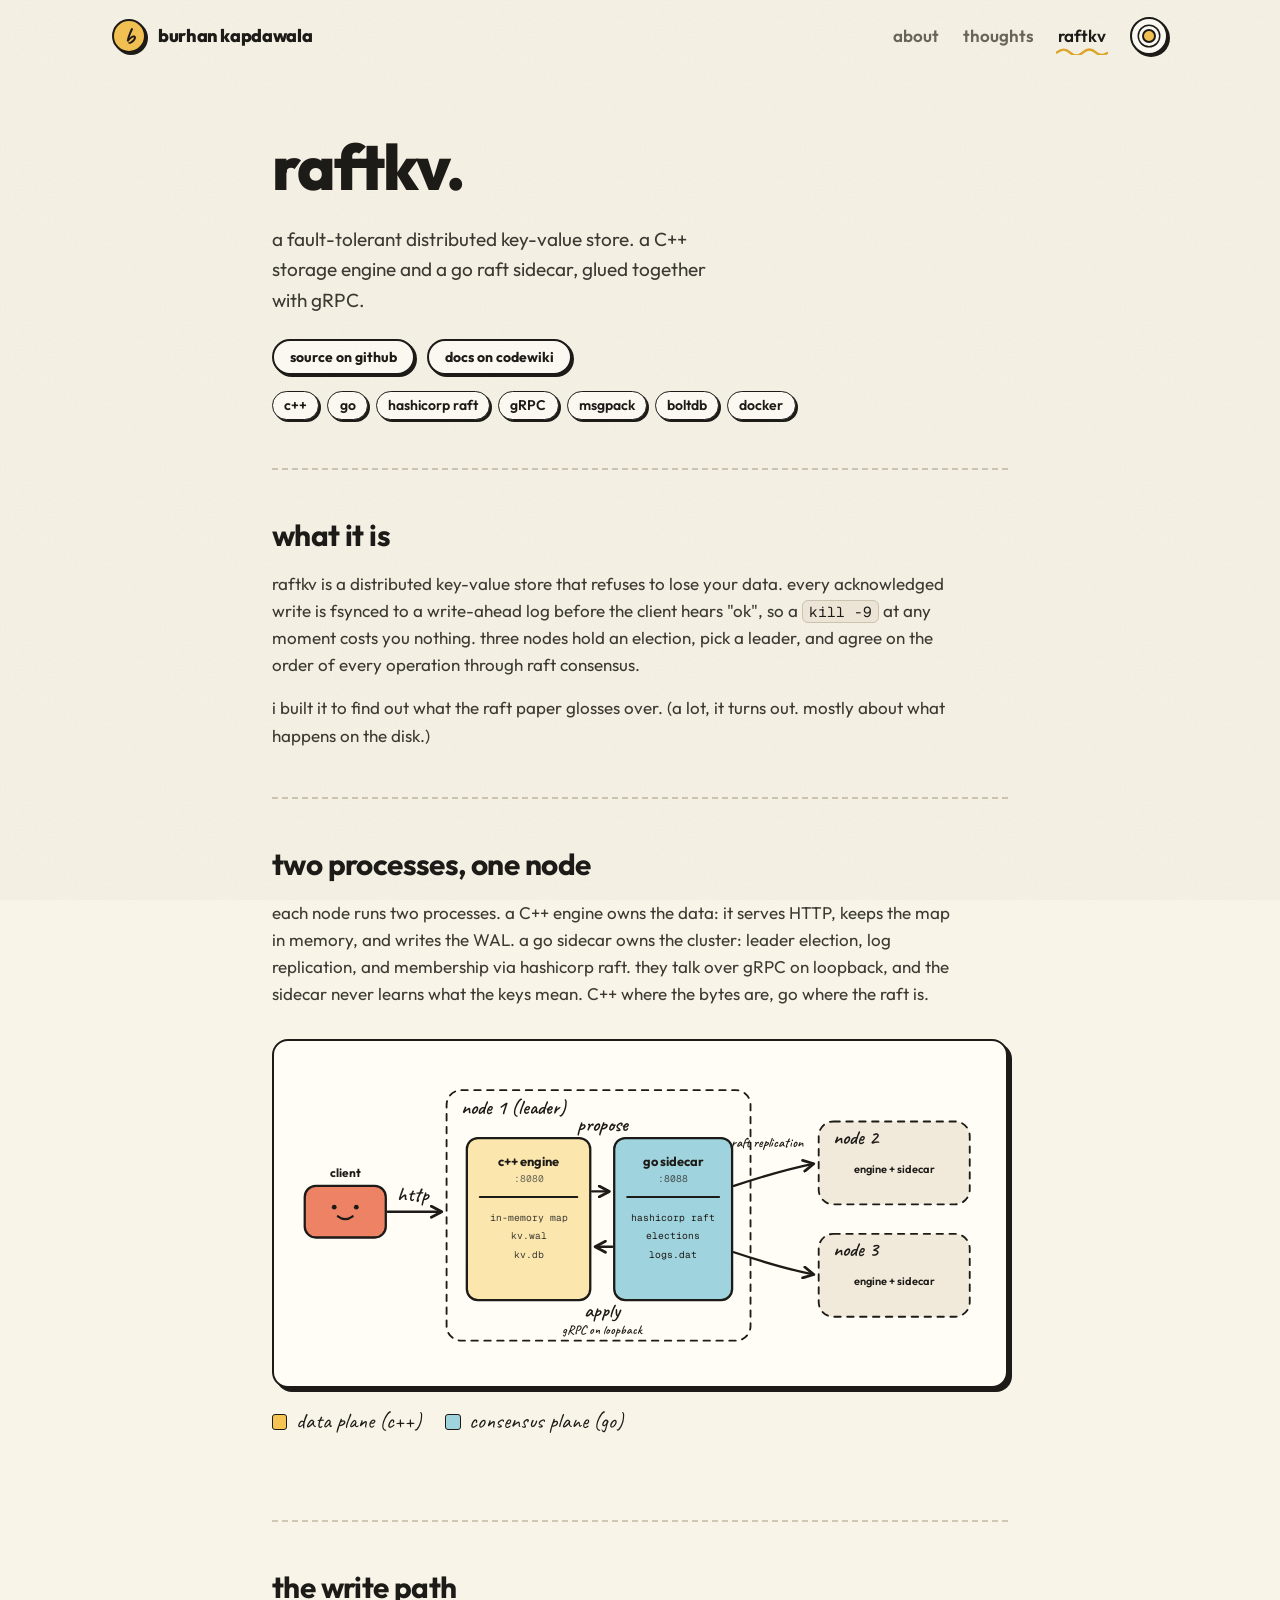
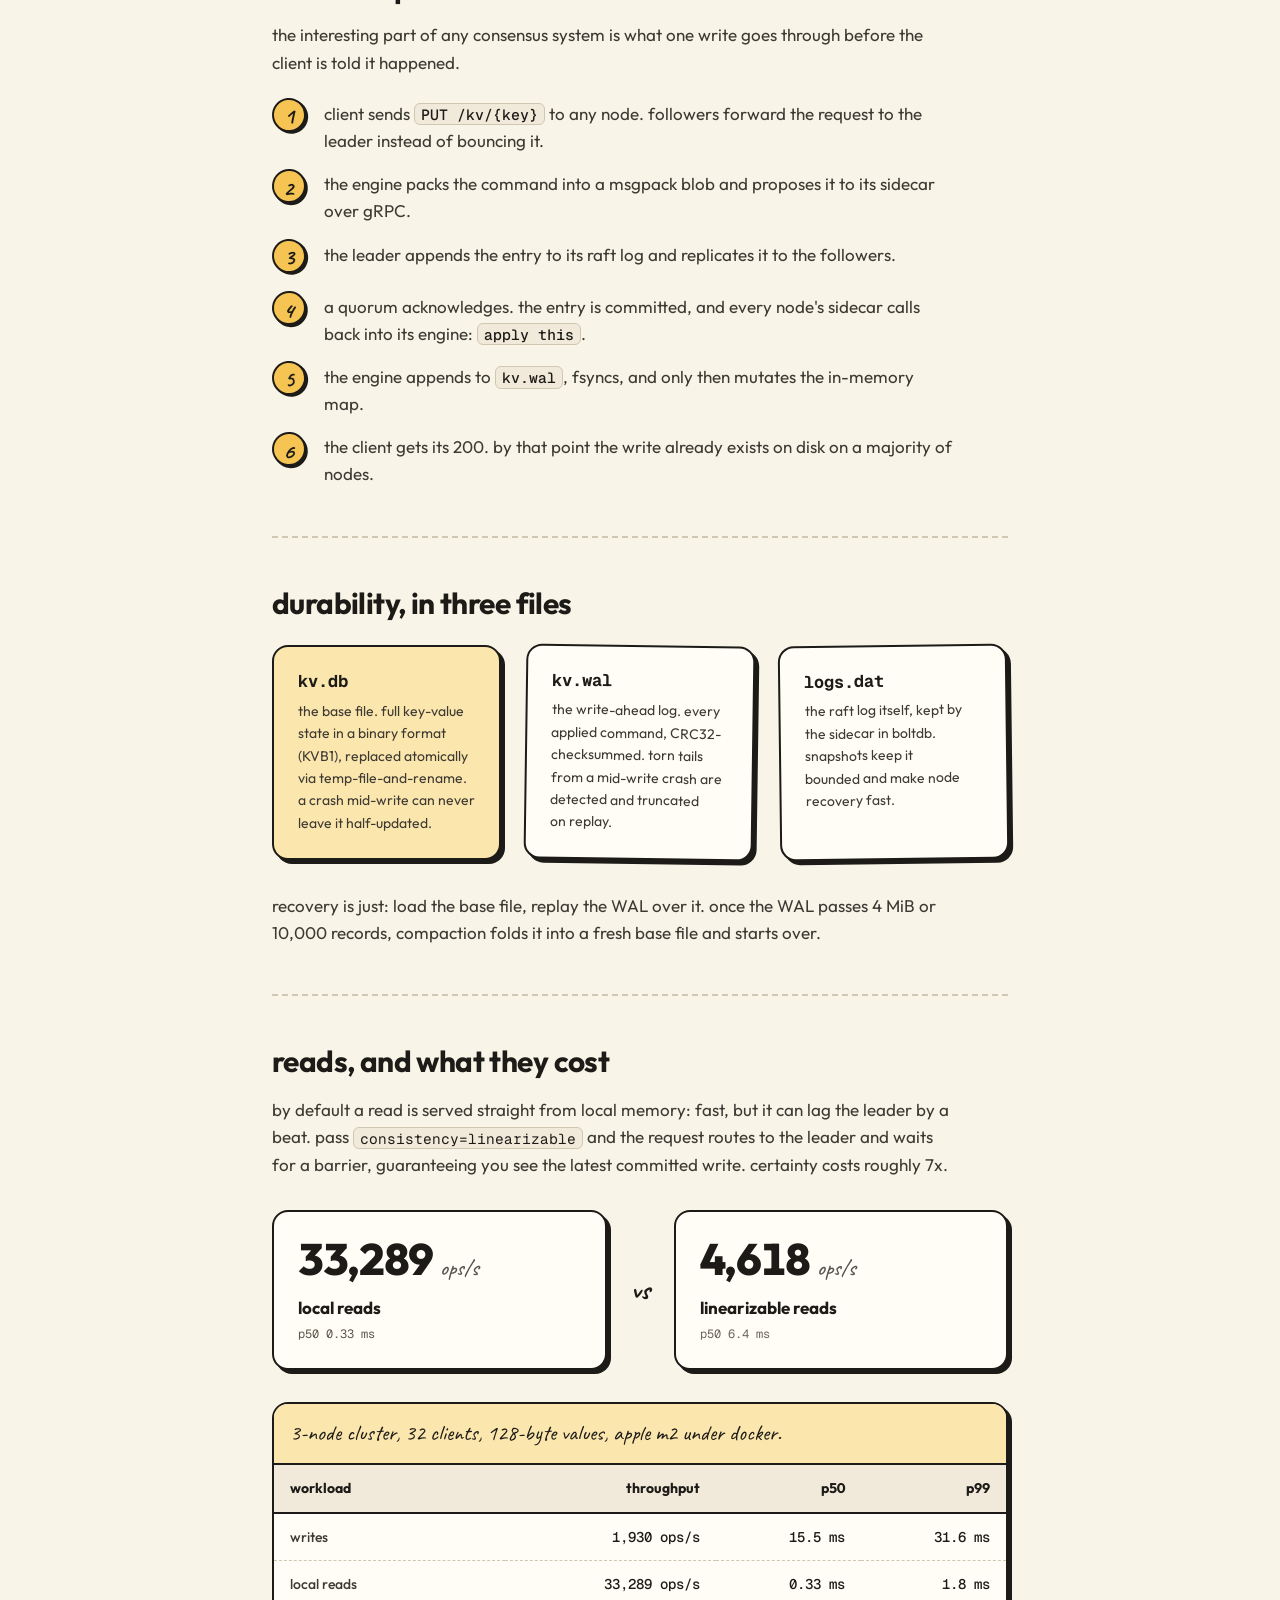
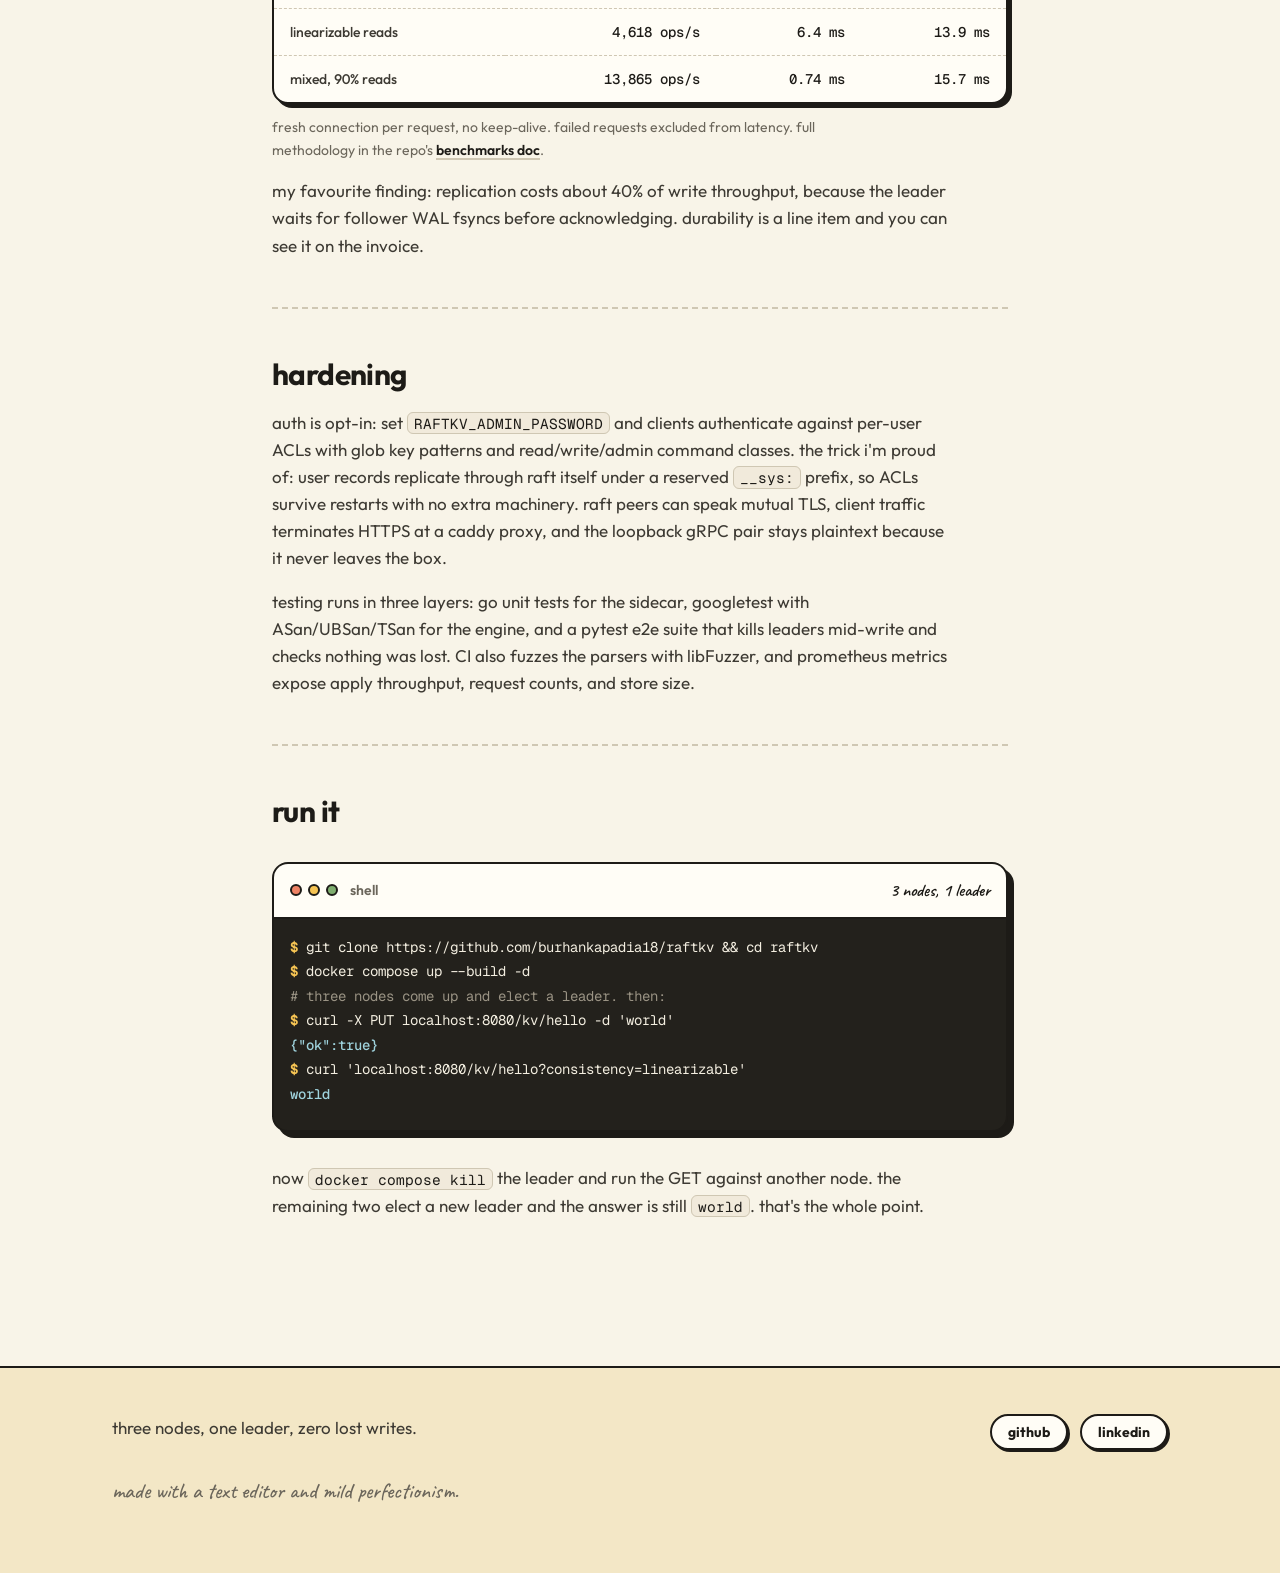
==== commit 0087e85c: "refactor: update styles and tokens for improved design consistency - Enhanced home.css with new layo" ====
--- a/raftkv.html
+++ b/raftkv.html
@@ -5,17 +5,17 @@
   <meta name="viewport" content="width=device-width, initial-scale=1">
   <title>raftkv | burhan kapdawala</title>
   <meta name="description" content="raftkv: a fault-tolerant distributed key-value store. C++ storage engine, go raft sidecar, gRPC in between. architecture, write path, durability, and real benchmarks.">
-  <meta name="theme-color" content="#fafafa" media="(prefers-color-scheme: light)">
-  <meta name="theme-color" content="#0a0a0a" media="(prefers-color-scheme: dark)">
+  <meta name="theme-color" content="#f8f4e8" media="(prefers-color-scheme: light)">
+  <meta name="theme-color" content="#1c1a16" media="(prefers-color-scheme: dark)">
   <meta property="og:type" content="article">
   <meta property="og:title" content="raftkv | burhan kapdawala">
   <meta property="og:description" content="a fault-tolerant distributed key-value store. C++ storage engine, go raft sidecar, gRPC in between.">
   <meta property="og:url" content="https://burhankapadia18.github.io/portfolio/raftkv.html">
-  <link rel="icon" href="data:image/svg+xml,%3Csvg xmlns='http://www.w3.org/2000/svg' viewBox='0 0 32 32'%3E%3Crect width='32' height='32' rx='7' fill='%23171717'/%3E%3Ctext x='16' y='22.5' text-anchor='middle' font-family='system-ui,sans-serif' font-size='19' font-weight='500' fill='%23fafafa'%3Eb%3C/text%3E%3C/svg%3E">
+  <link rel="icon" href="data:image/svg+xml,%3Csvg xmlns='http://www.w3.org/2000/svg' viewBox='0 0 32 32'%3E%3Ccircle cx='16' cy='16' r='13.5' fill='%23f6c453' stroke='%231d1b17' stroke-width='2.5'/%3E%3Ctext x='16' y='22.5' text-anchor='middle' font-family='system-ui,sans-serif' font-size='18' font-weight='800' fill='%231d1b17'%3Eb%3C/text%3E%3C/svg%3E">
   <script>(function(){try{var t=localStorage.getItem('theme');if(t!=='dark'&&t!=='light'){t=matchMedia('(prefers-color-scheme: dark)').matches?'dark':'light'}document.documentElement.setAttribute('data-theme',t)}catch(e){document.documentElement.setAttribute('data-theme','light')}})()</script>
   <link rel="preconnect" href="https://fonts.googleapis.com">
   <link rel="preconnect" href="https://fonts.gstatic.com" crossorigin>
-  <link rel="stylesheet" href="https://fonts.googleapis.com/css2?family=Geist:wght@400;500&family=Geist+Mono:wght@400;500&display=swap">
+  <link rel="stylesheet" href="https://fonts.googleapis.com/css2?family=Outfit:wght@400;500;600;700;800&family=Caveat:wght@500;600;700&family=Geist+Mono:wght@400;500&display=swap">
   <link rel="stylesheet" href="styles/tokens.css">
   <link rel="stylesheet" href="styles/global.css">
   <link rel="stylesheet" href="styles/article.css">
@@ -25,7 +25,10 @@
   <a class="skip-link" href="#main">skip to content</a>
   <div class="container">
     <header class="site-nav">
-      <a class="brand" href="index.html">burhan kapdawala</a>
+      <a class="brand" href="index.html">
+        <span class="brand__badge" aria-hidden="true">b</span>
+        <span class="brand__text">burhan kapdawala</span>
+      </a>
       <nav aria-label="Main navigation">
         <ul class="nav-links">
           <li><a href="index.html">about</a></li>
@@ -92,53 +95,61 @@
           <div class="diagram" role="img" aria-label="Architecture diagram: a client sends HTTP requests to the C++ engine on port 8080. The engine proposes commands over gRPC to the go sidecar on port 8088, which replicates them via raft to node 2 and node 3. The sidecar calls back into the engine to apply committed entries.">
             <svg viewBox="0 0 760 340" xmlns="http://www.w3.org/2000/svg" aria-hidden="true">
               <defs>
-                <marker id="arr" viewBox="0 0 8 8" refX="7" refY="4" markerWidth="7" markerHeight="7" orient="auto-start-reverse">
-                  <path d="M0,0.5 L7.5,4 L0,7.5" fill="none" stroke="var(--muted)" stroke-width="1.4"/>
+                <marker id="arr" viewBox="0 0 10 10" refX="8" refY="5" markerWidth="6" markerHeight="6" orient="auto-start-reverse">
+                  <path d="M1 1 8.5 5 1 9" fill="none" stroke="var(--line)" stroke-width="2" stroke-linecap="round" stroke-linejoin="round"/>
                 </marker>
               </defs>
-              <g style="font-family: var(--font-mono)">
-                <rect x="16" y="140" width="88" height="56" rx="6" fill="var(--surface-2)" stroke="var(--hairline-strong)" stroke-width="1.2"/>
-                <text x="60" y="173" font-size="13" fill="var(--ink)" text-anchor="middle">client</text>
-
-                <line x1="104" y1="168" x2="164" y2="168" stroke="var(--muted)" stroke-width="1.2" marker-end="url(#arr)"/>
-                <text x="134" y="156" font-size="10" fill="var(--muted)" text-anchor="middle">http</text>
-
-                <rect x="170" y="36" width="330" height="272" rx="10" fill="none" stroke="var(--hairline-strong)" stroke-width="1" stroke-dasharray="5 4"/>
-                <text x="186" y="60" font-size="11" fill="var(--muted)">node 1 (leader)</text>
-
-                <rect x="192" y="88" width="134" height="176" rx="6" fill="var(--surface)" stroke="var(--accent)" stroke-width="1.5"/>
-                <text x="259" y="118" font-size="13" fill="var(--ink)" text-anchor="middle">c++ engine</text>
-                <text x="259" y="136" font-size="10" fill="var(--muted)" text-anchor="middle">:8080</text>
-                <line x1="206" y1="152" x2="312" y2="152" stroke="var(--hairline)" stroke-width="1"/>
-                <text x="259" y="176" font-size="10.5" fill="var(--body)" text-anchor="middle">in-memory map</text>
-                <text x="259" y="196" font-size="10.5" fill="var(--body)" text-anchor="middle">kv.wal</text>
-                <text x="259" y="216" font-size="10.5" fill="var(--body)" text-anchor="middle">kv.db</text>
-
-                <rect x="352" y="88" width="128" height="176" rx="6" fill="var(--surface)" stroke="var(--ink)" stroke-width="1.5"/>
-                <text x="416" y="118" font-size="13" fill="var(--ink)" text-anchor="middle">go sidecar</text>
-                <text x="416" y="136" font-size="10" fill="var(--muted)" text-anchor="middle">:8088</text>
-                <line x1="366" y1="152" x2="466" y2="152" stroke="var(--hairline)" stroke-width="1"/>
-                <text x="416" y="176" font-size="10.5" fill="var(--body)" text-anchor="middle">hashicorp raft</text>
-                <text x="416" y="196" font-size="10.5" fill="var(--body)" text-anchor="middle">elections</text>
-                <text x="416" y="216" font-size="10.5" fill="var(--body)" text-anchor="middle">logs.dat</text>
-
-                <line x1="326" y1="148" x2="346" y2="148" stroke="var(--muted)" stroke-width="1.2" marker-end="url(#arr)"/>
-                <line x1="352" y1="204" x2="332" y2="204" stroke="var(--muted)" stroke-width="1.2" marker-end="url(#arr)"/>
-                <text x="339" y="140" font-size="9.5" fill="var(--muted)" text-anchor="middle">propose</text>
-                <text x="339" y="228" font-size="9.5" fill="var(--muted)" text-anchor="middle">apply</text>
-                <text x="339" y="292" font-size="10" fill="var(--muted)" text-anchor="middle">gRPC on loopback</text>
-
-                <rect x="574" y="70" width="164" height="90" rx="10" fill="none" stroke="var(--hairline-strong)" stroke-width="1" stroke-dasharray="5 4"/>
-                <text x="590" y="94" font-size="11" fill="var(--muted)">node 2</text>
-                <text x="656" y="126" font-size="10.5" fill="var(--ink)" text-anchor="middle">engine + sidecar</text>
-
-                <rect x="574" y="192" width="164" height="90" rx="10" fill="none" stroke="var(--hairline-strong)" stroke-width="1" stroke-dasharray="5 4"/>
-                <text x="590" y="216" font-size="11" fill="var(--muted)">node 3</text>
-                <text x="656" y="248" font-size="10.5" fill="var(--ink)" text-anchor="middle">engine + sidecar</text>
-
-                <line x1="480" y1="140" x2="568" y2="116" stroke="var(--muted)" stroke-width="1.2" marker-end="url(#arr)"/>
-                <line x1="480" y1="212" x2="568" y2="236" stroke="var(--muted)" stroke-width="1.2" marker-end="url(#arr)"/>
-                <text x="528" y="102" font-size="9.5" fill="var(--muted)" text-anchor="middle">raft replication</text>
+              <g stroke="var(--line)" stroke-width="2.5" stroke-linecap="round" stroke-linejoin="round">
+                <rect x="16" y="140" width="88" height="56" rx="12" fill="var(--coral)"/>
+                <circle cx="48" cy="163" r="2.6" fill="var(--line)" stroke="none"/>
+                <circle cx="72" cy="163" r="2.6" fill="var(--line)" stroke="none"/>
+                <path d="M52 173q8 6 16 0" fill="none"/>
+
+                <line x1="106" y1="168" x2="164" y2="168" marker-end="url(#arr)"/>
+
+                <rect x="170" y="36" width="330" height="272" rx="16" fill="none" stroke-dasharray="7 7" stroke-width="2"/>
+
+                <rect x="192" y="88" width="134" height="176" rx="12" fill="var(--accent-soft)"/>
+                <path d="M206 152h106" stroke-width="2"/>
+
+                <rect x="352" y="88" width="128" height="176" rx="12" fill="var(--sky)"/>
+                <path d="M366 152h100" stroke-width="2"/>
+
+                <line x1="328" y1="146" x2="346" y2="146" marker-end="url(#arr)"/>
+                <line x1="350" y1="206" x2="332" y2="206" marker-end="url(#arr)"/>
+
+                <rect x="574" y="70" width="164" height="90" rx="16" fill="var(--surface-2)" stroke-dasharray="7 7" stroke-width="2"/>
+                <rect x="574" y="192" width="164" height="90" rx="16" fill="var(--surface-2)" stroke-dasharray="7 7" stroke-width="2"/>
+
+                <path d="M482 140c30-10 56-18 86-24" fill="none" marker-end="url(#arr)"/>
+                <path d="M482 212c30 10 56 18 86 24" fill="none" marker-end="url(#arr)"/>
+              </g>
+              <g style="font-family: var(--font-sans)" fill="var(--ink)">
+                <text x="60" y="130" font-size="13" font-weight="700" text-anchor="middle">client</text>
+                <text x="259" y="118" font-size="14" font-weight="700" text-anchor="middle">c++ engine</text>
+                <text x="416" y="118" font-size="14" font-weight="700" text-anchor="middle" fill="#1d1b17">go sidecar</text>
+                <text x="656" y="126" font-size="12" font-weight="600" text-anchor="middle">engine + sidecar</text>
+                <text x="656" y="248" font-size="12" font-weight="600" text-anchor="middle">engine + sidecar</text>
+              </g>
+              <g style="font-family: var(--font-mono)" font-size="10.5">
+                <text x="259" y="136" fill="var(--muted)" text-anchor="middle">:8080</text>
+                <text x="416" y="136" fill="#1d1b17" text-anchor="middle" opacity="0.7">:8088</text>
+                <text x="259" y="178" fill="var(--body)" text-anchor="middle">in-memory map</text>
+                <text x="259" y="198" fill="var(--body)" text-anchor="middle">kv.wal</text>
+                <text x="259" y="218" fill="var(--body)" text-anchor="middle">kv.db</text>
+                <text x="416" y="178" fill="#1d1b17" text-anchor="middle">hashicorp raft</text>
+                <text x="416" y="198" fill="#1d1b17" text-anchor="middle">elections</text>
+                <text x="416" y="218" fill="#1d1b17" text-anchor="middle">logs.dat</text>
+              </g>
+              <g class="hand" style="font-family: var(--font-hand)" fill="var(--ink)" font-size="17" font-weight="600">
+                <text x="134" y="156" text-anchor="middle">http</text>
+                <text x="186" y="62">node 1 (leader)</text>
+                <text x="339" y="80" text-anchor="middle">propose</text>
+                <text x="339" y="282" text-anchor="middle">apply</text>
+                <text x="339" y="301" text-anchor="middle" font-size="14">gRPC on loopback</text>
+                <text x="590" y="94">node 2</text>
+                <text x="590" y="216">node 3</text>
+                <text x="518" y="98" text-anchor="middle" font-size="15">raft replication</text>
               </g>
             </svg>
           </div>
@@ -225,7 +236,7 @@
           see the latest committed write. certainty costs roughly 7x.
         </p>
         <div class="compare">
-          <div class="stat">
+          <div class="stat card--sky">
             <div class="stat__num">33,289<small>ops/s</small></div>
             <div class="stat__label">local reads</div>
             <div class="stat__sub">p50 0.33 ms</div>
@@ -312,6 +323,7 @@
         <h2 id="run-heading">run it</h2>
         <figure class="term figure" style="margin-inline:0">
           <figcaption class="term__bar">
+            <span class="term__dots" aria-hidden="true"><i></i><i></i><i></i></span>
             <span>shell</span>
             <span>3 nodes, 1 leader</span>
           </figcaption>
--- a/styles/tokens.css
+++ b/styles/tokens.css
@@ -1,60 +1,74 @@
-/* design tokens. one accent, one gray family, one radius system.
-   see DESIGN.md for the reasoning behind every value. */
+/* design tokens: paper, ink, one loud yellow, and a small box of crayons for the
+   drawings. hard offset shadows instead of blur. see DESIGN.md for the reasoning. */
 
 :root {
   color-scheme: light;
 
-  /* surfaces */
-  --canvas: #fafafa;
-  --surface: #ffffff;
-  --surface-2: #f2f2f2;
-  --surface-code: #171717;
-  --code-text: #ededed;
-  --code-muted: #8a8a8a;
-  --code-hairline: rgba(255, 255, 255, 0.1);
+  /* paper */
+  --canvas: #f8f4e8;
+  --canvas-2: #f3e7c6;
+  --surface: #fffdf6;
+  --surface-2: #f1eadb;
 
   /* ink ladder */
-  --ink: #171717;
-  --body: #4a4a4a;
-  --muted: #6f6f6f;
-  --hairline: #e6e6e6;
-  --hairline-strong: #c9c9c9;
+  --ink: #1d1b17;
+  --body: #3d3a33;
+  --muted: #6b665b;
+  --line: #1d1b17;
+  --line-soft: #cfc7b3;
 
-  /* the single accent */
-  --accent: #c2410c;
-  --accent-hover: #9a3412;
-  --accent-soft: rgba(194, 65, 12, 0.08);
-  --on-accent: #ffffff;
+  /* the loud one */
+  --accent: #f6c453;
+  --accent-deep: #e0a72a;
+  --accent-soft: #fbe6ad;
+  --accent-ink: #7a4f00;
+  --on-accent: #1d1b17;
 
-  /* inverted (used by primary buttons and the code surface) */
-  --inverse-ink: #fafafa;
-  --inverse-body: #b4b4b4;
-  --inverse-muted: #7a7a7a;
+  /* crayons: illustrations and tinted cards only */
+  --sky: #9fd3dd;
+  --sky-deep: #4f9fae;
+  --coral: #ee8264;
+  --coral-deep: #c95b3e;
+  --leaf: #7fae6f;
+  --leaf-deep: #4f7d43;
+  --navy: #33406b;
 
-  --selection-bg: #171717;
-  --selection-fg: #fafafa;
+  /* the one dark surface: the terminal */
+  --surface-code: #23211c;
+  --code-text: #f3eee0;
+  --code-muted: #9a9384;
+  --code-hairline: rgba(243, 238, 224, 0.12);
 
-  /* elevation: stacked micro-offsets + hairline ring, never one heavy drop */
-  --shadow-1: 0 1px 1px rgba(0, 0, 0, 0.03), 0 2px 4px rgba(0, 0, 0, 0.04);
-  --shadow-2: 0 1px 2px rgba(0, 0, 0, 0.04), 0 6px 16px rgba(0, 0, 0, 0.06);
+  --inverse-ink: #f8f4e8;
+  --selection-bg: #f6c453;
+  --selection-fg: #1d1b17;
+
+  /* elevation: hard offset shadows in ink. no blur. */
+  --shadow-ink: #1d1b17;
+  --shadow-1: 2px 2px 0 var(--shadow-ink);
+  --shadow-2: 4px 4px 0 var(--shadow-ink);
+  --shadow-3: 6px 6px 0 var(--shadow-ink);
+  --stroke: 2px;
 
   /* type */
-  --font-sans: 'Geist', ui-sans-serif, system-ui, -apple-system, 'Segoe UI', Roboto, sans-serif;
+  --font-sans: 'Outfit', ui-rounded, ui-sans-serif, system-ui, -apple-system, 'Segoe UI', sans-serif;
+  --font-hand: 'Caveat', 'Comic Sans MS', 'Chalkboard SE', cursive;
   --font-mono: 'Geist Mono', ui-monospace, 'SF Mono', Menlo, Consolas, monospace;
 
   --text-xs: 0.75rem;
   --text-sm: 0.875rem;
-  --text-base: 1rem;
-  --text-lg: 1.125rem;
-  --display-sm: clamp(1.375rem, 1.2rem + 0.6vw, 1.625rem);
-  --display-md: clamp(1.75rem, 1.4rem + 1.2vw, 2.25rem);
-  --display-lg: clamp(2.125rem, 1.5rem + 2.2vw, 3rem);
+  --text-base: 1.0625rem;
+  --text-lg: 1.1875rem;
+  --text-hand: 1.375rem;
+  --display-sm: clamp(1.5rem, 1.3rem + 0.7vw, 1.875rem);
+  --display-md: clamp(2rem, 1.5rem + 1.6vw, 2.75rem);
+  --display-lg: clamp(2.5rem, 1.6rem + 3vw, 4rem);
 
-  --leading-tight: 1.08;
-  --leading-snug: 1.25;
+  --leading-tight: 1.02;
+  --leading-snug: 1.2;
   --leading-body: 1.6;
 
-  --tracking-display: -0.035em;
+  --tracking-display: -0.03em;
   --tracking-heading: -0.02em;
   --tracking-mono: 0;
 
@@ -67,57 +81,66 @@
   --space-6: 2rem;
   --space-7: 3rem;
   --space-8: 4rem;
-  --space-section: clamp(4rem, 3rem + 4vw, 6rem);
+  --space-section: clamp(4rem, 3rem + 4vw, 6.5rem);
 
-  /* shape: 6px on interactive elements, 10px on panels. nothing else. */
-  --radius-inline: 4px;
-  --radius-control: 6px;
-  --radius-panel: 10px;
+  /* shape: pills for controls, 16px for cards, 6px for inline bits */
+  --radius-inline: 6px;
+  --radius-control: 999px;
+  --radius-panel: 16px;
 
   /* layout */
-  --container: 64rem;
+  --container: 66rem;
   --measure: 62ch;
-  --nav-height: 4rem;
+  --nav-height: 4.5rem;
 
   /* motion */
   --duration-fast: 150ms;
   --duration-normal: 300ms;
   --duration-slow: 600ms;
   --ease-out-expo: cubic-bezier(0.16, 1, 0.3, 1);
+  --ease-bounce: cubic-bezier(0.34, 1.56, 0.64, 1);
 
   /* z scale */
   --z-nav: 10;
+  --z-grain: 50;
 }
 
 [data-theme='dark'] {
   color-scheme: dark;
 
-  --canvas: #0a0a0a;
-  --surface: #111111;
-  --surface-2: #181818;
-  --surface-code: #0f0f0f;
-  --code-text: #ededed;
-  --code-muted: #8a8a8a;
-  --code-hairline: rgba(255, 255, 255, 0.08);
+  --canvas: #1c1a16;
+  --canvas-2: #23201a;
+  --surface: #2a2721;
+  --surface-2: #322e27;
 
-  --ink: #ededed;
-  --body: #a8a8a8;
-  --muted: #8a8a8a;
-  --hairline: #262626;
-  --hairline-strong: #3d3d3d;
+  --ink: #f3eee0;
+  --body: #cfc8b8;
+  --muted: #a39c8b;
+  --line: #f3eee0;
+  --line-soft: #4a453b;
 
-  --accent: #fb923c;
-  --accent-hover: #fdba74;
-  --accent-soft: rgba(251, 146, 60, 0.1);
-  --on-accent: #0a0a0a;
+  --accent: #f6c453;
+  --accent-deep: #e0a72a;
+  --accent-soft: #4a3b14;
+  --accent-ink: #f6c453;
+  --on-accent: #1d1b17;
 
-  --inverse-ink: #0a0a0a;
-  --inverse-body: #4a4a4a;
-  --inverse-muted: #7a7a7a;
+  --sky: #6fb2bf;
+  --sky-deep: #a9dde6;
+  --coral: #e67b5e;
+  --coral-deep: #f2a48d;
+  --leaf: #6f9d61;
+  --leaf-deep: #a6cf99;
+  --navy: #8d9bd1;
 
-  --selection-bg: #ededed;
-  --selection-fg: #0a0a0a;
+  --surface-code: #15140f;
+  --code-text: #f3eee0;
+  --code-muted: #8f887a;
+  --code-hairline: rgba(243, 238, 224, 0.12);
 
-  --shadow-1: 0 1px 1px rgba(0, 0, 0, 0.3), 0 2px 4px rgba(0, 0, 0, 0.3);
-  --shadow-2: 0 1px 2px rgba(0, 0, 0, 0.4), 0 6px 16px rgba(0, 0, 0, 0.45);
+  --inverse-ink: #1c1a16;
+  --selection-bg: #f6c453;
+  --selection-fg: #1d1b17;
+
+  --shadow-ink: #0b0a08;
 }
--- a/styles/global.css
+++ b/styles/global.css
@@ -1,4 +1,5 @@
-/* shared chrome: reset, type, nav, footer, buttons, panels, motion. */
+/* shared chrome: reset, paper grain, type, nav, footer, buttons, cards, the
+   terminal window, and motion. everything is drawn with a 2px ink line. */
 
 *,
 *::before,
@@ -8,6 +9,7 @@
 
 html {
   background: var(--canvas);
+  overflow-x: clip;
   -webkit-text-size-adjust: 100%;
   scroll-behavior: smooth;
 }
@@ -15,6 +17,7 @@
 body {
   margin: 0;
   min-height: 100dvh;
+  overflow-x: clip;
   font-family: var(--font-sans);
   font-size: var(--text-base);
   line-height: var(--leading-body);
@@ -25,13 +28,30 @@
   transition: background-color var(--duration-normal) ease, color var(--duration-normal) ease;
 }
 
+/* paper grain: one fixed, click-through layer. never on a scrolling box. */
+body::after {
+  content: '';
+  position: fixed;
+  inset: 0;
+  z-index: var(--z-grain);
+  pointer-events: none;
+  opacity: 0.35;
+  mix-blend-mode: multiply;
+  background-image: url("data:image/svg+xml,%3Csvg xmlns='http://www.w3.org/2000/svg' width='160' height='160'%3E%3Cfilter id='n'%3E%3CfeTurbulence type='fractalNoise' baseFrequency='0.9' numOctaves='2' stitchTiles='stitch'/%3E%3CfeColorMatrix values='0 0 0 0 0 0 0 0 0 0 0 0 0 0 0 0 0 0 0.10 0'/%3E%3C/filter%3E%3Crect width='160' height='160' filter='url(%23n)'/%3E%3C/svg%3E");
+}
+
+[data-theme='dark'] body::after {
+  opacity: 0.5;
+  mix-blend-mode: screen;
+}
+
 ::selection {
   background: var(--selection-bg);
   color: var(--selection-fg);
 }
 
 :focus-visible {
-  outline: 2px solid var(--accent);
+  outline: 3px solid var(--accent-deep);
   outline-offset: 3px;
   border-radius: var(--radius-inline);
 }
@@ -47,11 +67,13 @@
   position: absolute;
   top: var(--space-2);
   left: var(--space-2);
-  z-index: calc(var(--z-nav) + 1);
-  padding: var(--space-2) var(--space-3);
-  background: var(--ink);
-  color: var(--inverse-ink);
+  z-index: calc(var(--z-grain) + 1);
+  padding: var(--space-2) var(--space-4);
+  background: var(--accent);
+  color: var(--on-accent);
+  border: var(--stroke) solid var(--line);
   border-radius: var(--radius-control);
+  font-weight: 600;
   font-size: var(--text-sm);
   transform: translateY(-200%);
   transition: transform var(--duration-fast) ease;
@@ -73,7 +95,7 @@
 h3 {
   margin: 0;
   color: var(--ink);
-  font-weight: 500;
+  font-weight: 700;
   text-wrap: balance;
 }
 
@@ -81,6 +103,7 @@
   font-size: var(--display-lg);
   line-height: var(--leading-tight);
   letter-spacing: var(--tracking-display);
+  font-weight: 800;
 }
 
 h2 {
@@ -92,7 +115,7 @@
 h3 {
   font-size: var(--text-lg);
   line-height: var(--leading-snug);
-  letter-spacing: -0.01em;
+  font-weight: 700;
 }
 
 p {
@@ -107,13 +130,22 @@
 
 b,
 strong {
-  font-weight: 500;
+  font-weight: 700;
   color: var(--ink);
 }
 
 .lede {
   font-size: var(--text-lg);
   color: var(--muted);
+}
+
+/* handwriting: annotations, labels, the "now" flag. never body copy. */
+.hand {
+  font-family: var(--font-hand);
+  font-size: var(--text-hand);
+  font-weight: 600;
+  line-height: 1.1;
+  color: var(--ink);
 }
 
 .mono {
@@ -130,31 +162,54 @@
   letter-spacing: var(--tracking-mono);
 }
 
-/* ---- inline links: ink, hairline underline, accent on hover ---- */
+/* yellow marker run behind a phrase. slightly skewed so it looks swiped by hand. */
+.mark {
+  position: relative;
+  display: inline;
+  isolation: isolate;
+  background: none;
+  color: inherit;
+  padding: 0 0.08em;
+  box-decoration-break: clone;
+  -webkit-box-decoration-break: clone;
+  background-image: linear-gradient(104deg, transparent 0.4%, var(--accent) 1.6%, var(--accent) 96%, transparent 97.5%);
+  background-repeat: no-repeat;
+  background-size: 100% 0.62em;
+  background-position: 0 78%;
+}
+
+[data-theme='dark'] .mark {
+  background-size: 100% 0.32em;
+  background-position: 0 96%;
+}
+
+/* ---- inline links: ink with a hand-drawn squiggle on hover ---- */
 a {
   color: var(--ink);
+  font-weight: 600;
   text-decoration: underline;
-  text-decoration-color: var(--hairline-strong);
-  text-decoration-thickness: 1px;
-  text-underline-offset: 0.2em;
+  text-decoration-color: var(--line-soft);
+  text-decoration-thickness: 2px;
+  text-underline-offset: 0.18em;
   transition: color var(--duration-fast) ease, text-decoration-color var(--duration-fast) ease;
 }
 
 a:hover,
 a:focus-visible {
-  color: var(--accent);
-  text-decoration-color: currentColor;
+  color: var(--ink);
+  text-decoration-color: var(--accent-deep);
+  text-decoration-style: wavy;
 }
 
 /* ---- inline code ---- */
 code {
   font-family: var(--font-mono);
-  font-size: 0.875em;
+  font-size: 0.85em;
   color: var(--ink);
   background: var(--surface-2);
-  border: 1px solid var(--hairline);
+  border: 1.5px solid var(--line-soft);
   border-radius: var(--radius-inline);
-  padding: 0.08em 0.35em;
+  padding: 0.05em 0.4em;
 }
 
 /* ---- nav ---- */
@@ -166,20 +221,40 @@
   justify-content: space-between;
   gap: var(--space-4);
   min-height: var(--nav-height);
-  border-bottom: 1px solid var(--hairline);
 }
 
 .brand {
-  font-weight: 500;
-  font-size: var(--text-base);
-  letter-spacing: -0.01em;
+  display: inline-flex;
+  align-items: center;
+  gap: var(--space-3);
+  font-weight: 800;
+  font-size: 1.125rem;
+  letter-spacing: -0.02em;
   color: var(--ink);
   text-decoration: none;
 }
 
-.brand:hover,
-.brand:focus-visible {
-  color: var(--accent);
+.brand__badge {
+  display: inline-grid;
+  place-items: center;
+  width: 2.125rem;
+  height: 2.125rem;
+  border: var(--stroke) solid var(--line);
+  border-radius: 50%;
+  background: var(--accent);
+  color: var(--on-accent);
+  font-family: var(--font-hand);
+  font-size: 1.5rem;
+  font-weight: 700;
+  line-height: 1;
+  box-shadow: var(--shadow-1);
+  transition: transform var(--duration-normal) var(--ease-bounce), box-shadow var(--duration-fast) ease;
+}
+
+.brand:hover .brand__badge,
+.brand:focus-visible .brand__badge {
+  transform: rotate(-12deg) translate(-1px, -1px);
+  box-shadow: 3px 3px 0 var(--shadow-ink);
 }
 
 .nav-links {
@@ -192,8 +267,9 @@
 }
 
 .nav-links a {
-  font-size: var(--text-sm);
-  font-weight: 500;
+  position: relative;
+  font-size: var(--text-base);
+  font-weight: 600;
   color: var(--muted);
   text-decoration: none;
   padding-block: var(--space-2);
@@ -205,12 +281,19 @@
   color: var(--ink);
 }
 
+/* the current page gets a hand-drawn squiggle */
 .nav-links a[aria-current='page'] {
   color: var(--ink);
-  text-decoration: underline;
-  text-decoration-color: var(--accent);
-  text-decoration-thickness: 2px;
-  text-underline-offset: 0.45em;
+}
+
+.nav-links a[aria-current='page']::after {
+  content: '';
+  position: absolute;
+  left: -2px;
+  right: -2px;
+  bottom: -1px;
+  height: 8px;
+  background: url("data:image/svg+xml,%3Csvg xmlns='http://www.w3.org/2000/svg' viewBox='0 0 60 8' preserveAspectRatio='none'%3E%3Cpath d='M1 5.5c6-4 10-4 15 0s10 4 15 0 10-4 15 0 9 3 13 .5' fill='none' stroke='%23e0a72a' stroke-width='2.4' stroke-linecap='round'/%3E%3C/svg%3E") no-repeat center / 100% 100%;
 }
 
 @media (max-width: 30rem) {
@@ -224,135 +307,231 @@
     justify-content: space-between;
     gap: var(--space-3);
   }
-}
-
-/* theme toggle: a hairline square holding a half-filled disc. no emoji, no icon font. */
+
+  .brand__text {
+    display: none;
+  }
+}
+
+/* theme toggle: a little sun that becomes a moon. drawn in css, no icon font. */
 .theme-toggle {
+  position: relative;
   display: inline-grid;
   place-items: center;
-  width: 2rem;
-  height: 2rem;
+  width: 2.375rem;
+  height: 2.375rem;
   padding: 0;
-  border: 1px solid var(--hairline);
-  border-radius: var(--radius-control);
+  border: var(--stroke) solid var(--line);
+  border-radius: 50%;
   background: var(--surface);
   color: var(--ink);
   cursor: pointer;
-  transition: background-color var(--duration-fast) ease, border-color var(--duration-fast) ease,
-    transform var(--duration-fast) ease;
+  box-shadow: var(--shadow-1);
+  transition: transform var(--duration-fast) ease, box-shadow var(--duration-fast) ease, background-color var(--duration-fast) ease;
 }
 
 .theme-toggle:hover {
-  background: var(--surface-2);
-  border-color: var(--hairline-strong);
+  transform: translate(-1px, -1px);
+  box-shadow: 3px 3px 0 var(--shadow-ink);
 }
 
 .theme-toggle:active {
-  transform: scale(0.94);
+  transform: translate(2px, 2px);
+  box-shadow: 0 0 0 var(--shadow-ink);
 }
 
 .theme-toggle__disc {
-  width: 0.8rem;
-  height: 0.8rem;
+  position: relative;
+  width: 0.9rem;
+  height: 0.9rem;
   border-radius: 50%;
-  border: 1.5px solid currentColor;
-  background: linear-gradient(90deg, currentColor 50%, transparent 50%);
-  transition: transform var(--duration-normal) var(--ease-out-expo);
+  background: var(--accent);
+  border: 2px solid currentColor;
+  box-shadow: 0 0 0 3px var(--surface), 0 0 0 4.5px currentColor;
+  transition: transform var(--duration-normal) var(--ease-bounce), box-shadow var(--duration-normal) ease, background-color var(--duration-normal) ease;
 }
 
 [data-theme='dark'] .theme-toggle__disc {
-  transform: rotate(180deg);
-}
-
-/* ---- buttons ---- */
+  background: var(--surface);
+  box-shadow: inset 4px -3px 0 0 var(--ink);
+  transform: rotate(-30deg);
+}
+
+/* ---- buttons: pills with a 2px line and a hard shadow that presses flat ---- */
 .btn {
   display: inline-flex;
   align-items: center;
   justify-content: center;
   gap: var(--space-2);
-  height: 2.5rem;
-  padding: 0 var(--space-4);
+  height: 2.75rem;
+  padding: 0 var(--space-5);
   border-radius: var(--radius-control);
-  border: 1px solid transparent;
+  border: var(--stroke) solid var(--line);
   font: inherit;
-  font-size: var(--text-sm);
-  font-weight: 500;
+  font-size: var(--text-base);
+  font-weight: 700;
   line-height: 1;
   white-space: nowrap;
   text-decoration: none;
   cursor: pointer;
-  transition: background-color var(--duration-fast) ease, border-color var(--duration-fast) ease,
-    color var(--duration-fast) ease, transform var(--duration-fast) ease, box-shadow var(--duration-fast) ease;
+  box-shadow: var(--shadow-2);
+  transition: transform var(--duration-fast) ease, box-shadow var(--duration-fast) ease, background-color var(--duration-fast) ease;
+}
+
+.btn:hover,
+.btn:focus-visible {
+  transform: translate(-1px, -1px);
+  box-shadow: 5px 5px 0 var(--shadow-ink);
 }
 
 .btn:active {
-  transform: translateY(1px) scale(0.98);
+  transform: translate(3px, 3px);
+  box-shadow: 0 0 0 var(--shadow-ink);
 }
 
 .btn--primary {
-  background: var(--ink);
-  color: var(--inverse-ink);
-  border-color: var(--ink);
+  background: var(--accent);
+  color: var(--on-accent);
 }
 
 .btn--primary:hover,
 .btn--primary:focus-visible {
-  color: var(--inverse-ink);
-  transform: translateY(-1px);
-  box-shadow: var(--shadow-2);
+  background: var(--accent-deep);
+  color: var(--on-accent);
 }
 
 .btn--secondary {
   background: var(--surface);
   color: var(--ink);
-  border-color: var(--hairline);
-  box-shadow: var(--shadow-1);
 }
 
 .btn--secondary:hover,
 .btn--secondary:focus-visible {
-  color: var(--ink);
   background: var(--surface-2);
-  border-color: var(--hairline-strong);
+  color: var(--ink);
 }
 
 .btn--sm {
-  height: 2rem;
-  padding: 0 var(--space-3);
-  font-size: var(--text-xs);
-  font-family: var(--font-mono);
-  font-weight: 400;
+  height: 2.25rem;
+  padding: 0 var(--space-4);
+  font-size: var(--text-sm);
+  box-shadow: var(--shadow-1);
+}
+
+.btn--sm:hover,
+.btn--sm:focus-visible {
+  box-shadow: 3px 3px 0 var(--shadow-ink);
+}
+
+/* ---- sketched card: the one container pattern ---- */
+.card {
+  position: relative;
+  background: var(--surface);
+  border: var(--stroke) solid var(--line);
+  border-radius: var(--radius-panel);
+  box-shadow: var(--shadow-2);
+}
+
+.card--yellow,
+.card--sky,
+.card--coral {
+  --ink: #1d1b17;
+  --body: #3d3a33;
+  --muted: #5c5749;
+  --on-accent: #1d1b17;
+  --line-soft: rgba(29, 27, 23, 0.35);
+  color: var(--body);
+}
+
+.card--yellow {
+  background: var(--accent);
+}
+
+.card--sky {
+  background: var(--sky);
+}
+
+.card--coral {
+  background: var(--coral);
+}
+
+.card--paper {
+  background: var(--surface-2);
 }
 
 /* ---- sections ---- */
 .section {
   padding-block: var(--space-section);
-  border-top: 1px solid var(--hairline);
+}
+
+.section + .section {
+  border-top: var(--stroke) dashed var(--line-soft);
 }
 
 .section__title {
+  display: flex;
+  align-items: center;
+  gap: var(--space-3);
   margin-bottom: var(--space-6);
 }
 
-/* ---- code panel: the one dark surface, identical in both themes ---- */
+/* a little three-star sparkle, like a doodle in a margin */
+.sparkle {
+  flex: none;
+  width: 2.25rem;
+  height: 1.5rem;
+  color: var(--accent-deep);
+}
+
+/* ---- terminal: a sketched window with a dark inside. same in both themes. ---- */
 .term {
+  position: relative;
   background: var(--surface-code);
-  border: 1px solid var(--code-hairline);
+  border: var(--stroke) solid var(--line);
   border-radius: var(--radius-panel);
-  box-shadow: var(--shadow-2);
+  box-shadow: var(--shadow-3);
   overflow: hidden;
 }
 
 .term__bar {
   display: flex;
   align-items: center;
-  justify-content: space-between;
   gap: var(--space-3);
-  padding: var(--space-2) var(--space-4);
-  border-bottom: 1px solid var(--code-hairline);
-  font-family: var(--font-mono);
-  font-size: var(--text-xs);
-  color: var(--code-muted);
+  padding: var(--space-3) var(--space-4);
+  border-bottom: var(--stroke) solid var(--line);
+  background: var(--surface);
+  color: var(--muted);
+  font-size: var(--text-sm);
+  font-weight: 600;
+}
+
+.term__bar span:last-child {
+  margin-left: auto;
+  font-family: var(--font-hand);
+  font-size: 1.125rem;
+  font-weight: 600;
+  color: var(--ink);
+}
+
+.term__dots {
+  display: inline-flex;
+  gap: 6px;
+}
+
+.term__dots i {
+  width: 12px;
+  height: 12px;
+  border-radius: 50%;
+  border: 2px solid var(--line);
+  background: var(--coral);
+}
+
+.term__dots i:nth-child(2) {
+  background: var(--accent);
+}
+
+.term__dots i:nth-child(3) {
+  background: var(--leaf);
 }
 
 .term pre {
@@ -370,6 +549,7 @@
 
 .term .prompt {
   color: var(--accent);
+  font-weight: 700;
   user-select: none;
 }
 
@@ -378,13 +558,15 @@
 }
 
 .term .out {
-  color: var(--code-text);
+  color: var(--sky);
   font-weight: 500;
 }
 
-/* ---- footer ---- */
+/* ---- footer: a cream band with an ink line on top ---- */
 .site-footer {
-  border-top: 1px solid var(--hairline);
+  position: relative;
+  isolation: isolate;
+  margin-top: var(--space-section);
   padding-block: var(--space-7) var(--space-8);
   display: grid;
   gap: var(--space-5);
@@ -392,34 +574,61 @@
   color: var(--muted);
 }
 
+/* bleed the band to the viewport edges without leaving the container */
+.site-footer::before {
+  content: '';
+  position: absolute;
+  inset: 0 -50vw;
+  z-index: -1;
+  background: var(--canvas-2);
+  border-top: var(--stroke) solid var(--line);
+}
+
 .site-footer__contact {
   color: var(--body);
+  font-size: var(--text-base);
   max-width: 40ch;
 }
 
 .site-footer__links {
   display: flex;
   flex-wrap: wrap;
-  gap: var(--space-2) var(--space-5);
+  gap: var(--space-3);
   margin: 0;
   padding: 0;
   list-style: none;
 }
 
 .site-footer__links a {
+  display: inline-flex;
+  align-items: center;
+  height: 2.25rem;
+  padding: 0 var(--space-4);
+  border: var(--stroke) solid var(--line);
+  border-radius: var(--radius-control);
+  background: var(--surface);
   color: var(--ink);
   text-decoration: none;
-  font-weight: 500;
+  font-weight: 700;
+  box-shadow: var(--shadow-1);
+  transition: transform var(--duration-fast) ease, box-shadow var(--duration-fast) ease;
 }
 
 .site-footer__links a:hover,
 .site-footer__links a:focus-visible {
-  color: var(--accent);
+  transform: translate(-1px, -1px);
+  box-shadow: 3px 3px 0 var(--shadow-ink);
+}
+
+.site-footer__links a:active {
+  transform: translate(2px, 2px);
+  box-shadow: none;
 }
 
 .site-footer__tagline {
-  font-family: var(--font-mono);
-  font-size: var(--text-xs);
+  font-family: var(--font-hand);
+  font-size: var(--text-hand);
+  font-weight: 500;
   color: var(--muted);
 }
 
@@ -439,7 +648,18 @@
   @keyframes rise {
     from {
       opacity: 0;
-      transform: translateY(12px);
+      transform: translateY(14px) rotate(-0.4deg);
+    }
+  }
+
+  @keyframes twinkle {
+    0%,
+    100% {
+      transform: scale(1);
+    }
+
+    50% {
+      transform: scale(0.8) rotate(8deg);
     }
   }
 
@@ -452,13 +672,18 @@
   /* below-fold sections reveal once on scroll */
   .reveal {
     opacity: 0;
-    transform: translateY(12px);
+    transform: translateY(14px);
     transition: opacity var(--duration-slow) ease, transform var(--duration-slow) var(--ease-out-expo);
   }
 
   .reveal.in {
     opacity: 1;
     transform: none;
+  }
+
+  .reveal.in .sparkle {
+    transform-origin: center;
+    animation: twinkle 700ms var(--ease-bounce) 1;
   }
 }
 
--- a/styles/article.css
+++ b/styles/article.css
@@ -1,4 +1,4 @@
-/* long-form pages (raftkv, thoughts): a reading measure with technical figures. */
+/* long-form pages (raftkv, thoughts): a reading measure with sketched figures. */
 
 .article {
   width: min(100%, 46rem);
@@ -9,12 +9,12 @@
 .article-head {
   display: grid;
   gap: var(--space-5);
-  padding-block: clamp(3rem, 2rem + 4vw, 5rem) var(--space-7);
+  padding-block: clamp(2.5rem, 1.5rem + 3vw, 4.5rem) var(--space-7);
 }
 
 .article-head__sub {
   font-size: var(--text-lg);
-  color: var(--muted);
+  color: var(--body);
   max-width: 40ch;
 }
 
@@ -26,7 +26,7 @@
 .article-head__links {
   display: flex;
   flex-wrap: wrap;
-  gap: var(--space-2);
+  gap: var(--space-3);
 }
 
 .tags {
@@ -39,18 +39,20 @@
 }
 
 .tags li {
-  font-family: var(--font-mono);
-  font-size: var(--text-xs);
-  color: var(--muted);
-  border: 1px solid var(--hairline);
+  font-size: var(--text-sm);
+  font-weight: 600;
+  color: var(--ink);
+  background: var(--surface);
+  border: 1.5px solid var(--line);
   border-radius: var(--radius-control);
-  padding: 0.15rem var(--space-2);
+  padding: 0.15rem 0.7rem;
+  box-shadow: var(--shadow-1);
 }
 
 /* ---- sections ---- */
 .article section {
   padding-block: var(--space-7);
-  border-top: 1px solid var(--hairline);
+  border-top: var(--stroke) dashed var(--line-soft);
 }
 
 .article section > h2 {
@@ -63,15 +65,16 @@
 }
 
 .figure {
-  margin-block: var(--space-5);
-}
-
-/* ---- architecture diagram ---- */
+  margin-block: var(--space-6);
+}
+
+/* ---- architecture diagram: a sketched panel ---- */
 .diagram {
   overflow-x: auto;
-  border: 1px solid var(--hairline);
-  border-radius: var(--radius-panel);
-  background: var(--surface);
+  border: var(--stroke) solid var(--line);
+  border-radius: var(--radius-panel);
+  background: var(--surface);
+  box-shadow: var(--shadow-2);
   padding: var(--space-4);
 }
 
@@ -79,24 +82,30 @@
   min-width: 620px;
   width: 100%;
   height: auto;
+  font-family: var(--font-sans);
+}
+
+.diagram .hand {
+  font-family: var(--font-hand);
 }
 
 .legend {
   display: flex;
   flex-wrap: wrap;
   gap: var(--space-1) var(--space-5);
-  margin-top: var(--space-3);
-  font-family: var(--font-mono);
-  font-size: var(--text-xs);
-  color: var(--muted);
+  margin-top: var(--space-4);
+  font-family: var(--font-hand);
+  font-size: var(--text-hand);
+  color: var(--ink);
 }
 
 .legend i {
   display: inline-block;
   width: 0.7em;
   height: 0.7em;
-  margin-right: 0.5em;
-  border-radius: 2px;
+  margin-right: 0.4em;
+  border-radius: 3px;
+  border: 1.5px solid var(--line);
   vertical-align: -0.05em;
 }
 
@@ -105,10 +114,10 @@
 }
 
 .legend .sw-sidecar {
-  background: var(--ink);
-}
-
-/* ---- write path steps ---- */
+  background: var(--sky);
+}
+
+/* ---- write path: numbered yellow badges ---- */
 .steps {
   list-style: none;
   counter-reset: step;
@@ -121,19 +130,37 @@
 .steps li {
   counter-increment: step;
   position: relative;
-  padding-left: 3rem;
+  padding-left: 3.25rem;
   max-width: var(--measure);
+  min-height: 2.25rem;
 }
 
 .steps li::before {
-  content: counter(step, decimal-leading-zero);
+  content: counter(step);
   position: absolute;
   left: 0;
-  top: 0.15em;
-  font-family: var(--font-mono);
-  font-size: var(--text-xs);
-  color: var(--accent);
-  font-variant-numeric: tabular-nums;
+  top: -0.1rem;
+  display: grid;
+  place-items: center;
+  width: 2.125rem;
+  height: 2.125rem;
+  border-radius: 50%;
+  border: var(--stroke) solid var(--line);
+  background: var(--accent);
+  color: var(--on-accent);
+  font-family: var(--font-hand);
+  font-size: 1.375rem;
+  font-weight: 700;
+  box-shadow: var(--shadow-1);
+  transform: rotate(calc(var(--tilt, 0) * 1deg));
+}
+
+.steps li:nth-child(odd)::before {
+  --tilt: -6;
+}
+
+.steps li:nth-child(even)::before {
+  --tilt: 5;
 }
 
 .steps b {
@@ -141,24 +168,43 @@
   font-size: 0.875em;
   font-weight: 500;
   color: var(--ink);
-}
-
-/* ---- durability files: three columns, hairline tops, no boxes ---- */
+  background: var(--surface-2);
+  border: 1.5px solid var(--line-soft);
+  border-radius: var(--radius-inline);
+  padding: 0.05em 0.4em;
+}
+
+/* ---- durability files: three index cards, slightly askew ---- */
 .files {
   display: grid;
   gap: var(--space-5);
-  margin: var(--space-5) 0;
+  margin: var(--space-5) 0 var(--space-6);
 }
 
 .files article {
-  padding-top: var(--space-3);
-  border-top: 1px solid var(--hairline-strong);
+  padding: var(--space-5);
+  background: var(--surface);
+  border: var(--stroke) solid var(--line);
+  border-radius: var(--radius-panel);
+  box-shadow: var(--shadow-2);
+}
+
+.files article:nth-child(1) {
+  background: var(--accent-soft);
+}
+
+.files article:nth-child(2) {
+  transform: rotate(0.8deg);
+}
+
+.files article:nth-child(3) {
+  transform: rotate(-0.7deg);
 }
 
 .files h3 {
   font-family: var(--font-mono);
-  font-size: var(--text-sm);
-  font-weight: 500;
+  font-size: var(--text-base);
+  font-weight: 700;
   margin-bottom: var(--space-2);
 }
 
@@ -172,43 +218,55 @@
   }
 }
 
-/* ---- read cost comparison ---- */
+/* ---- read cost comparison: two speech bubbles and a "vs" ---- */
 .compare {
   display: grid;
   gap: var(--space-4);
+  margin-block: var(--space-6);
+}
+
+.compare__vs {
+  font-family: var(--font-hand);
+  font-size: 1.75rem;
+  font-weight: 700;
+  color: var(--ink);
+  text-align: center;
+}
+
+.compare .stat {
+  display: grid;
+  gap: var(--space-1);
   padding: var(--space-5);
-  margin-block: var(--space-5);
-  border-radius: var(--radius-panel);
-  background: var(--surface-2);
-}
-
-.compare__vs {
-  font-family: var(--font-mono);
-  font-size: var(--text-xs);
-  color: var(--muted);
+  background: var(--surface);
+  border: var(--stroke) solid var(--line);
+  border-radius: var(--radius-panel);
+  box-shadow: var(--shadow-2);
 }
 
 .compare .stat__num {
-  font-family: var(--font-mono);
   font-size: var(--display-md);
+  font-weight: 800;
+  color: var(--ink);
+  letter-spacing: -0.03em;
+  font-variant-numeric: tabular-nums;
+  line-height: 1.05;
+}
+
+.compare .stat__num small {
+  font-family: var(--font-hand);
+  font-size: var(--text-hand);
   font-weight: 500;
-  color: var(--ink);
-  letter-spacing: -0.02em;
-  font-variant-numeric: tabular-nums;
-  line-height: 1.1;
-}
-
-.compare .stat__num small {
-  font-size: var(--text-sm);
-  font-weight: 400;
-  color: var(--muted);
+  color: inherit;
+  opacity: 0.75;
   margin-left: 0.3em;
+  letter-spacing: 0;
 }
 
 .compare .stat__label {
   margin-top: var(--space-2);
   color: var(--ink);
-  font-size: var(--text-sm);
+  font-weight: 700;
+  font-size: var(--text-base);
 }
 
 .compare .stat__sub {
@@ -221,21 +279,24 @@
   .compare {
     grid-template-columns: 1fr auto 1fr;
     align-items: center;
-    gap: var(--space-6);
+    gap: var(--space-5);
   }
 }
 
 /* ---- benchmark table ---- */
 .table-scroll {
   overflow-x: auto;
-  margin-block: var(--space-5) var(--space-3);
+  margin-block: var(--space-6) var(--space-3);
+  border: var(--stroke) solid var(--line);
+  border-radius: var(--radius-panel);
+  background: var(--surface);
+  box-shadow: var(--shadow-2);
 }
 
 table {
   width: 100%;
   min-width: 30rem;
   border-collapse: collapse;
-  font-family: var(--font-mono);
   font-size: var(--text-sm);
   font-variant-numeric: tabular-nums;
 }
@@ -243,26 +304,29 @@
 caption {
   caption-side: top;
   text-align: left;
-  font-family: var(--font-sans);
-  font-size: var(--text-sm);
-  color: var(--muted);
-  padding-bottom: var(--space-3);
+  font-family: var(--font-hand);
+  font-size: var(--text-hand);
+  color: var(--ink);
+  padding: var(--space-3) var(--space-4);
+  border-bottom: var(--stroke) solid var(--line);
+  background: var(--accent-soft);
 }
 
 th {
   text-align: left;
-  font-family: var(--font-sans);
+  font-weight: 700;
+  font-size: var(--text-sm);
+  color: var(--ink);
+  padding: var(--space-3) var(--space-4);
+  border-bottom: var(--stroke) solid var(--line);
+  background: var(--surface-2);
+}
+
+td {
+  padding: var(--space-3) var(--space-4);
+  border-bottom: 1.5px dashed var(--line-soft);
+  color: var(--body);
   font-weight: 500;
-  font-size: var(--text-xs);
-  color: var(--muted);
-  padding: 0 var(--space-4) var(--space-2) 0;
-  border-bottom: 1px solid var(--hairline-strong);
-}
-
-td {
-  padding: var(--space-3) var(--space-4) var(--space-3) 0;
-  border-bottom: 1px solid var(--hairline);
-  color: var(--body);
 }
 
 tr:last-child td {
@@ -272,7 +336,11 @@
 th.num,
 td.num {
   text-align: right;
-  padding-right: 0;
+  font-family: var(--font-mono);
+}
+
+th.num {
+  font-family: var(--font-sans);
 }
 
 td.num {
@@ -284,19 +352,27 @@
   color: var(--muted);
 }
 
-/* ---- empty state (thoughts) ---- */
+/* ---- empty state (thoughts): a notebook page with a pencil ---- */
 .empty {
   display: grid;
   gap: var(--space-4);
   padding: var(--space-6);
   margin-top: var(--space-6);
-  border: 1px dashed var(--hairline-strong);
-  border-radius: var(--radius-panel);
-  background: var(--surface);
+  border: var(--stroke) dashed var(--line);
+  border-radius: var(--radius-panel);
+  background: var(--surface);
+  background-image: repeating-linear-gradient(transparent 0 calc(1.6em - 1.5px), var(--line-soft) calc(1.6em - 1.5px) 1.6em);
+  background-origin: content-box;
 }
 
 .empty p {
   color: var(--body);
+}
+
+.empty__doodle {
+  width: 7rem;
+  height: auto;
+  margin-bottom: var(--space-2);
 }
 
 .empty__actions {
